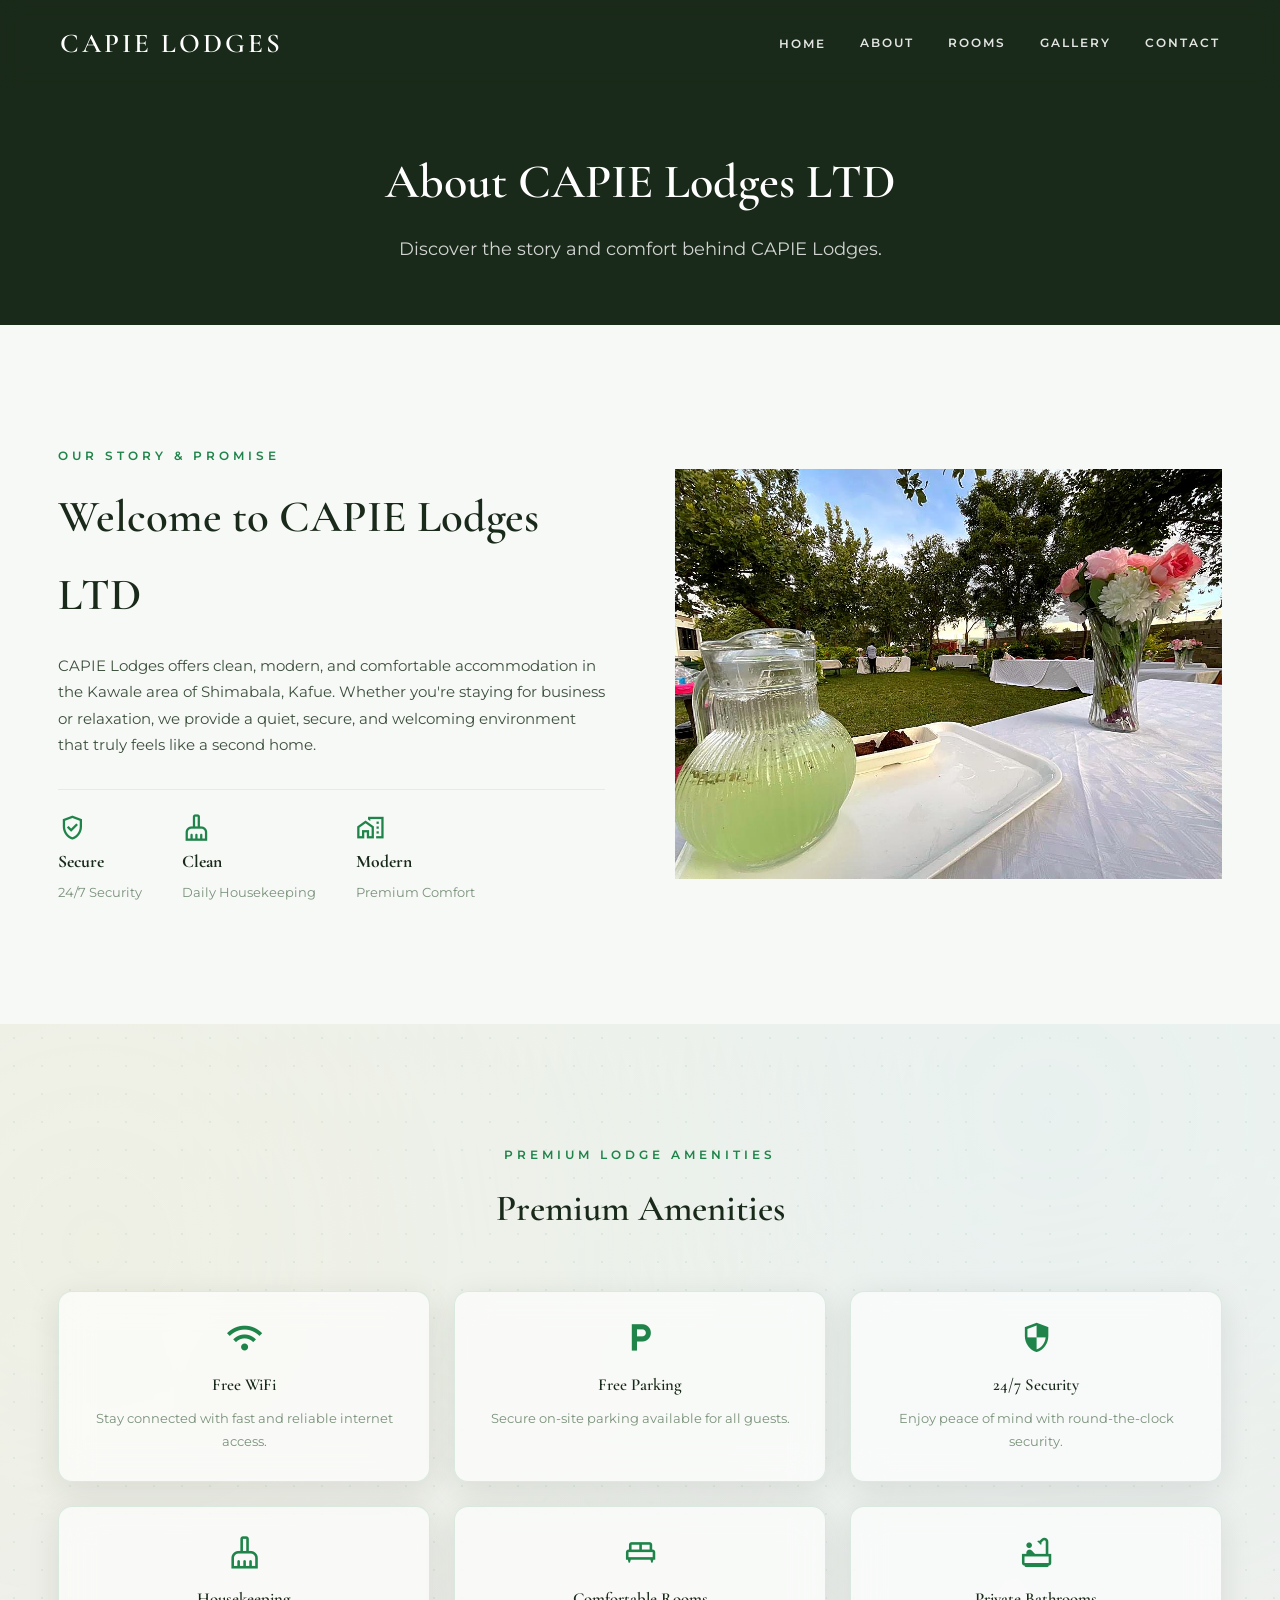
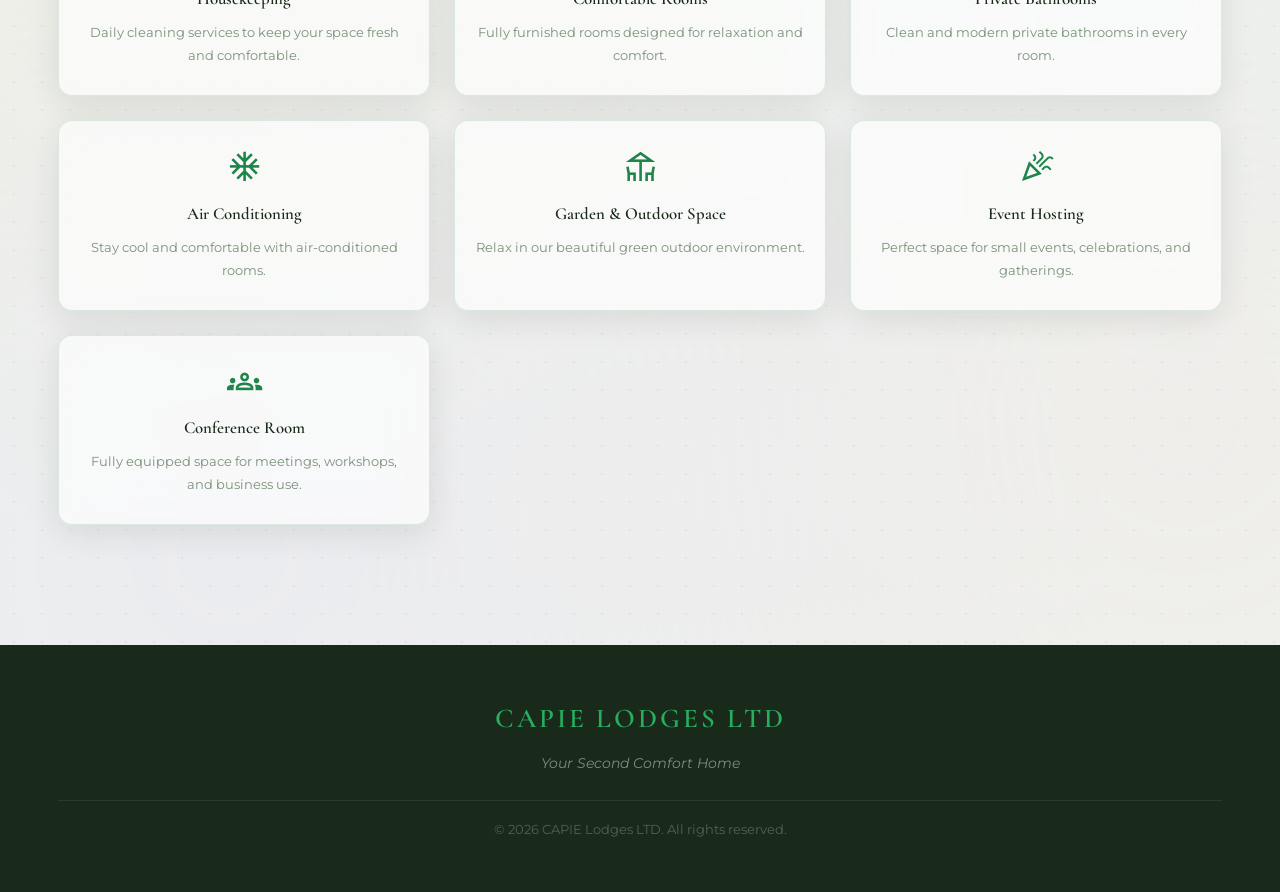
==== about.html @ 0e11837b "Add files via upload" ====
<!DOCTYPE html>
<html lang="en">
<head>
    <meta charset="UTF-8">
    <meta name="viewport" content="width=device-width, initial-scale=1.0">
    <title>About Us | CAPIE Lodges LTD</title>
    <meta name="description" content="About CAPIE Lodges LTD in Kafue: clean, modern rooms with secure, welcoming hospitality. Book via WhatsApp with fast responses.">
    <meta name="keywords" content="Capie Lodges, CAPIE Lodges LTD, about, lodges in Kafue, Shimabala accommodation, Kawale Area, secure accommodation, WhatsApp booking">
    <meta name="robots" content="index,follow">
    <meta property="og:title" content="About Us | CAPIE Lodges LTD">
    <meta property="og:description" content="About CAPIE Lodges LTD—secure, welcoming, and premium comfort in Kafue.">
    <meta property="og:type" content="website">
    <meta property="og:image" content="images/about.jpg">
    <meta name="twitter:card" content="summary_large_image">
    <link rel="preconnect" href="https://fonts.googleapis.com">
    <link rel="preconnect" href="https://fonts.gstatic.com" crossorigin>
    <link href="https://fonts.googleapis.com/css2?family=Cormorant+Garamond:wght@400;500;600;700&family=Montserrat:wght@300;400;500;600&display=swap" rel="stylesheet">
    <link rel="stylesheet" href="https://fonts.googleapis.com/css2?family=Material+Symbols+Outlined:opsz,wght,FILL,GRAD@24,300,0,0" />
    <link rel="stylesheet" href="css/style.css">
</head>
<body>
    <div class="nav-overlay" id="nav-overlay"></div>
    <nav class="navbar">
        <div class="nav-container">
            <a href="index.html" class="logo">CAPIE LODGES</a>
            <div class="menu-toggle" id="mobile-menu">
                <span class="bar"></span>
                <span class="bar"></span>
                <span class="bar"></span>
            </div>
            <ul class="nav-links">
                <li><a href="index.html">Home</a></li>
                <li><a href="about.html">About</a></li>
                <li><a href="rooms.html">Rooms</a></li>
                <li><a href="gallery.html">Gallery</a></li>
                <li><a href="contact.html">Contact</a></li>
            </ul>
        </div>
    </nav>

    <header class="page-header">
        <div class="container">
            <h1>About CAPIE Lodges LTD</h1>
            <p>Discover the story and comfort behind CAPIE Lodges.</p>
        </div>
    </header>

    <section class="about section-padding">
        <div class="container">
            <div class="about-grid">
                <div class="about-text reveal">
                    <span class="subtitle">Our Story & Promise</span>
                    <h2>Welcome to CAPIE Lodges LTD</h2>
                    <p>
                        CAPIE Lodges offers clean, modern, and comfortable accommodation in the Kawale area of Shimabala, Kafue.
                        Whether you're staying for business or relaxation, we provide a quiet, secure, and welcoming environment
                        that truly feels like a second home.
                    </p>
                    <div class="features-mini">
                        <div class="f-item">
                            <span class="material-symbols-outlined">gpp_good</span>
                            <strong>Secure</strong>
                            <span>24/7 Security</span>
                        </div>
                        <div class="f-item">
                            <span class="material-symbols-outlined">cleaning_services</span>
                            <strong>Clean</strong>
                            <span>Daily Housekeeping</span>
                        </div>
                        <div class="f-item">
                            <span class="material-symbols-outlined">home_work</span>
                            <strong>Modern</strong>
                            <span>Premium Comfort</span>
                        </div>
                    </div>
                </div>
                <div class="about-img reveal">
                    <img src="images/about.jpg" alt="CAPIE Lodges LTD exterior and facilities">
                </div>
            </div>
        </div>
    </section>

    <section class="amenities section-padding pattern-bg">
    <div class="container">
        <div class="section-header">
            <span class="subtitle">Premium Lodge Amenities</span>
            <h2>Premium Amenities</h2>
        </div>

        <div class="amenities-grid">

            <div class="amenity-item solid-card reveal">
                <span class="material-symbols-outlined icon">wifi</span>
                <h3>Free WiFi</h3>
                <p>Stay connected with fast and reliable internet access.</p>
            </div>

            <div class="amenity-item solid-card reveal">
                <span class="material-symbols-outlined icon">local_parking</span>
                <h3>Free Parking</h3>
                <p>Secure on-site parking available for all guests.</p>
            </div>

            <div class="amenity-item solid-card reveal">
                <span class="material-symbols-outlined icon">security</span>
                <h3>24/7 Security</h3>
                <p>Enjoy peace of mind with round-the-clock security.</p>
            </div>

            <div class="amenity-item solid-card reveal">
                <span class="material-symbols-outlined icon">cleaning_services</span>
                <h3>Housekeeping</h3>
                <p>Daily cleaning services to keep your space fresh and comfortable.</p>
            </div>

            <div class="amenity-item solid-card reveal">
                <span class="material-symbols-outlined icon">king_bed</span>
                <h3>Comfortable Rooms</h3>
                <p>Fully furnished rooms designed for relaxation and comfort.</p>
            </div>

            <div class="amenity-item solid-card reveal">
                <span class="material-symbols-outlined icon">bathtub</span>
                <h3>Private Bathrooms</h3>
                <p>Clean and modern private bathrooms in every room.</p>
            </div>

            <div class="amenity-item solid-card reveal">
                <span class="material-symbols-outlined icon">ac_unit</span>
                <h3>Air Conditioning</h3>
                <p>Stay cool and comfortable with air-conditioned rooms.</p>
            </div>

            <div class="amenity-item solid-card reveal">
                <span class="material-symbols-outlined icon">deck</span>
                <h3>Garden & Outdoor Space</h3>
                <p>Relax in our beautiful green outdoor environment.</p>
            </div>

            <div class="amenity-item solid-card reveal">
                <span class="material-symbols-outlined icon">celebration</span>
                <h3>Event Hosting</h3>
                <p>Perfect space for small events, celebrations, and gatherings.</p>
            </div>

            <div class="amenity-item solid-card reveal">
                <span class="material-symbols-outlined icon">groups</span>
                <h3>Conference Room</h3>
                <p>Fully equipped space for meetings, workshops, and business use.</p>
            </div>

        </div>
    </div>
</section>

    <script type="application/ld+json">
        {
            "@context": "https://schema.org",
            "@type": "LocalBusiness",
            "name": "CAPIE Lodges LTD",
            "telephone": "+260979476307",
            "address": {
                "@type": "PostalAddress",
                "addressLocality": "Kafue",
                "addressRegion": "Kafue",
                "addressCountry": "ZM"
            }
        }
    </script>
    <footer>
        <div class="container">
            <div class="footer-content">
                <a href="index.html" class="logo footer-logo">CAPIE LODGES LTD</a>
                <p class="tagline-footer">Your Second Comfort Home</p>
                <p class="copyright">© 2026 CAPIE Lodges LTD. All rights reserved.</p>
            </div>
        </div>
    </footer>
    <script src="js/script.js"></script>
</body>
</html>
---- css/style.css ----
/* ============================================
   CAPIE LODGES — Light Luxury Theme
   ============================================ */

@import url('https://fonts.googleapis.com/css2?family=Cormorant+Garamond:wght@400;500;600;700&family=Montserrat:wght@300;400;500;600&display=swap');

:root {
    --primary:       #1a2a1a;
    --primary-light: #2c4a2c;
    --light-bg:      #f7f9f7;
    --white:         #ffffff;
    --surface:       #eef2ee;
    --green:         #1e8449;
    --green-light:   #27ae60;
    --green-glow:    rgba(30,132,73,0.12);
    --red:           #b03a2e;
    --red-bright:    #c0392b;
    --red-glow:      rgba(176,58,46,0.10);
    --gold:          #c9a84c;
    --text:          #3d4f3d;
    --text-muted:    #7a917a;
    --text-light:    #a0b4a0;

    --glass-bg:      rgba(255,255,255,0.65);
    --glass-border:  rgba(30,132,73,0.14);
    --glass-blur:    blur(16px);
    --glass-shadow:  0 8px 32px rgba(26,42,26,0.10);

    --shadow-sm:     0 2px 8px rgba(26,42,26,0.06);
    --shadow-md:     0 8px 28px rgba(26,42,26,0.09);
    --shadow-hover:  0 18px 45px rgba(26,42,26,0.14);

    --radius:        14px;
    --radius-sm:     8px;
    --transition:    all 0.35s cubic-bezier(0.25, 0.8, 0.25, 1);
}

*, *::before, *::after { margin: 0; padding: 0; box-sizing: border-box; }
html { scroll-behavior: smooth; }

body {
    font-family: 'Montserrat', sans-serif;
    background-color: var(--light-bg);
    color: var(--text);
    line-height: 1.75;
    overflow-x: hidden;
}

h1, h2, h3, .logo { font-family: 'Cormorant Garamond', serif; font-weight: 600; color: var(--primary); }
img { max-width: 100%; display: block; }
a { text-decoration: none; }
.text-center { text-align: center; }

.container { max-width: 1200px; margin: 0 auto; padding: 0 18px; }
.section-padding { padding: 80px 0; }

.pattern-bg {
    background-color: var(--surface);
    background-image: radial-gradient(rgba(30,132,73,0.08) 1px, transparent 1px);
    background-size: 28px 28px;
}

/* EASTER THEME START (removable) */
.pattern-bg {
    position: relative;
    overflow: hidden;
}
.pattern-bg::before {
    content: "";
    position: absolute;
    inset: -40px;
    background-image:
        radial-gradient(circle at 10% 20%, rgba(247,215,116,0.25), transparent 55%),
        radial-gradient(circle at 80% 10%, rgba(167,226,255,0.22), transparent 55%),
        radial-gradient(circle at 20% 90%, rgba(198,156,255,0.22), transparent 55%),
        radial-gradient(circle at 90% 80%, rgba(255,182,193,0.22), transparent 55%);
    opacity: 0.32;
    pointer-events: none;
    z-index: 0;
}
.pattern-bg > * {
    position: relative;
    z-index: 1;
}
/* /EASTER THEME END */

.subtitle {
    display: block; text-transform: uppercase; letter-spacing: 4px;
    color: var(--green); font-size: 0.75rem; font-weight: 600; margin-bottom: 12px;
}

.section-header { text-align: center; margin-bottom: 50px; }
.section-header h2 { font-size: 2.3rem; color: var(--primary); }

.glass-card, .solid-card {
    background: var(--glass-bg);
    border: 1px solid var(--glass-border);
    backdrop-filter: var(--glass-blur);
    border-radius: var(--radius);
    box-shadow: var(--glass-shadow);
    transition: var(--transition);
}
.glass-card:hover, .solid-card:hover {
    border-color: rgba(30,132,73,0.28);
    box-shadow: var(--shadow-hover);
}

/* Page Header for subpages */
.page-header {
    padding: 140px 20px 60px;
    background: var(--primary);
    text-align: center;
}
.page-header h1 { color: var(--white); font-size: clamp(2rem, 5vw, 3rem); margin-bottom: 10px; }
.page-header p { color: rgba(255,255,255,0.8); font-size: 1.1rem; }

/* Placeholders */
.content-placeholder {
    width: 100%; height: 100%; min-height: 200px;
    background: #e1e8e1; color: var(--text-muted);
    display: flex; align-items: center; justify-content: center;
    font-weight: 600; text-transform: uppercase; font-size: 0.8rem;
    letter-spacing: 1px; border: 1px dashed #a0b4a0;
}

/* NAVBAR */
.navbar { position: fixed; top: 0; width: 100%; padding: 20px 0; z-index: 1000; transition: var(--transition); background: rgba(26,42,26,0.9); backdrop-filter: blur(10px); }
.navbar.scrolled { background: rgba(255,255,255,0.92); border-bottom: 1px solid rgba(30,132,73,0.12); padding: 14px 0; box-shadow: 0 4px 24px rgba(26,42,26,0.08); }
.nav-container { display: flex; justify-content: space-between; align-items: center; max-width: 1200px; margin: 0 auto; padding: 0 20px; position: relative; z-index: 1001; }

.logo { font-size: 1.5rem; color: var(--white); letter-spacing: 3px; position: relative; z-index: 1002; transition: color 0.3s; }
.navbar.scrolled .logo, .navbar.menu-open .logo { color: var(--primary); }

.menu-toggle {
    display: flex; flex-direction: column; justify-content: center; align-items: center;
    width: 44px; height: 44px; cursor: pointer; z-index: 1002; background: rgba(255,255,255,0.18);
    border: 1px solid rgba(255,255,255,0.35); border-radius: var(--radius-sm); gap: 5px; padding: 10px; transition: var(--transition);
}
.navbar.scrolled .menu-toggle, .navbar.menu-open .menu-toggle { background: rgba(30,132,73,0.08); border-color: rgba(30,132,73,0.20); }
.bar { display: block; width: 22px; height: 2px; background: var(--white); border-radius: 2px; transition: var(--transition); transform-origin: center; }
.navbar.scrolled .bar, .navbar.menu-open .bar { background: var(--primary); }
.navbar.menu-open .bar:nth-child(1) { transform: translateY(7px) rotate(45deg); background: var(--green); }
.navbar.menu-open .bar:nth-child(2) { opacity: 0; transform: scaleX(0); }
.navbar.menu-open .bar:nth-child(3) { transform: translateY(-7px) rotate(-45deg); background: var(--green); }

.nav-links {
    position: fixed; top: 0; right: -100%; width: min(320px, 85vw); height: 100vh;
    display: flex; flex-direction: column; justify-content: center; align-items: flex-start;
    padding: 80px 40px; background: rgba(255,255,255,0.97); border-left: 1px solid rgba(30,132,73,0.12);
    list-style: none; transition: right 0.4s cubic-bezier(0.77, 0, 0.175, 1); box-shadow: -10px 0 50px rgba(26,42,26,0.12); z-index: 1001;
}
.nav-links.active { right: 0; }
.nav-links li { width: 100%; border-bottom: 1px solid rgba(26,42,26,0.06); }
.nav-links li:first-child { border-top: 1px solid rgba(26,42,26,0.06); }
.nav-links a { display: block; padding: 18px 0; color: var(--primary); font-size: 0.85rem; text-transform: uppercase; letter-spacing: 3px; font-weight: 600; transition: var(--transition); }
.nav-links a:hover { color: var(--green); padding-left: 10px; }

.nav-overlay { display: none; position: fixed; inset: 0; background: rgba(26,42,26,0.25); z-index: 1000; backdrop-filter: blur(2px); }
.nav-overlay.active { display: block; }

/* HERO */
.hero { 
    height: 100vh; 
    min-height: 600px; 
    background-image: url("../images/background.jpg");
    background-size: cover;
    background-position: center;
    background-repeat: no-repeat;
    display: flex; 
    align-items: center; 
    justify-content: center; 
    text-align: center; 
    color: var(--white); 
    position: relative; 
}
.hero-overlay { position: absolute; inset: 0; background: linear-gradient(160deg, rgba(10,20,10,0.78) 0%, rgba(15,30,15,0.48) 50%, rgba(10,20,10,0.82) 100%); }
.hero-content { position: relative; z-index: 1; max-width: 800px; padding: 0 20px; }
.trust-badge { display: inline-flex; align-items: center; gap: 3px; background: rgba(255,255,255,0.15); padding: 8px 20px; border-radius: 50px; margin-bottom: 28px; border: 1px solid rgba(255,255,255,0.30); }
.star-icon { color: var(--gold); font-size: 1.1rem; }
.rating-text { font-size: 0.82rem; margin-left: 10px; font-weight: 500; color: var(--white); }
.hero h1 { font-size: clamp(2rem, 6vw, 3.8rem); color: var(--white); line-height: 1.1; margin-bottom: 18px; }
.hero p { font-size: 1rem; margin-bottom: 36px; font-weight: 300; color: rgba(255,255,255,0.85); }
.hero-btns { display: flex; flex-direction: column; align-items: center; gap: 12px; }

/* BUTTONS */
.btn { padding: 15px 32px; display: inline-block; transition: var(--transition); font-size: 0.82rem; font-weight: 600; letter-spacing: 1.5px; text-transform: uppercase; cursor: pointer; border: none; border-radius: var(--radius-sm); width: 100%; text-align: center; font-family: 'Montserrat', sans-serif; }
.btn-primary { background: linear-gradient(135deg, var(--red) 0%, var(--red-bright) 100%); color: var(--white); box-shadow: 0 4px 18px rgba(176,58,46,0.28); }
.btn-primary:hover { transform: translateY(-2px); box-shadow: 0 8px 28px rgba(176,58,46,0.40); }
.btn-outline { background: rgba(255,255,255,0.12); border: 1.5px solid rgba(255,255,255,0.70); color: var(--white); }
.btn-outline:hover { background: var(--white); color: var(--green); border-color: var(--white); transform: translateY(-2px); }
.w-100 { width: 100%; }

/* ABOUT */
.about-grid { display: grid; grid-template-columns: 1fr; gap: 40px; }
.about-text h2 { font-size: clamp(1.8rem, 4vw, 2.8rem); margin-bottom: 18px; color: var(--primary); }
.about-text p { color: var(--text); font-size: 0.95rem; }
.features-mini { display: flex; flex-direction: column; gap: 18px; margin-top: 30px; padding-top: 24px; border-top: 1px solid rgba(26,42,26,0.07); }
.f-item { display: flex; flex-direction: column; gap: 4px; }
.f-item .material-symbols-outlined { color: var(--green); font-size: 1.8rem; }
.f-item strong { font-size: 1.1rem; color: var(--primary); font-family: 'Cormorant Garamond', serif; }
.f-item span { font-size: 0.8rem; color: var(--text-muted); }
.about-img .content-placeholder { border-radius: var(--radius); height: 380px; }

/* ROOMS */
.rooms-grid { display: grid; grid-template-columns: 1fr; gap: 28px; }
.room-card { overflow: hidden; position: relative; background: var(--white); border-radius: var(--radius); }
.badge-premium { position: absolute; top: 22px; right: -30px; background: linear-gradient(135deg, var(--red), var(--red-bright)); color: var(--white); padding: 5px 44px; font-size: 0.7rem; font-weight: 700; text-transform: uppercase; transform: rotate(45deg); z-index: 10; }
.room-img .content-placeholder { height: 230px; border-bottom-left-radius: 0; border-bottom-right-radius: 0; }
.room-info { padding: 26px; }
.room-info h3 { font-size: 1.5rem; margin-bottom: 6px; color: var(--primary); }
.price { color: var(--green); font-weight: 700; font-size: 1.3rem; margin-bottom: 12px; }
.per-night { font-size: 0.85rem; color: var(--text-muted); font-weight: 400; }
.room-desc { margin-bottom: 20px; font-size: 0.88rem; color: var(--text-muted); }
.btn-view-details { background: transparent; border: 1.5px solid rgba(30,132,73,0.35); color: var(--green); padding: 12px 20px; cursor: pointer; width: 100%; transition: var(--transition); font-weight: 600; font-size: 0.8rem; text-transform: uppercase; border-radius: var(--radius-sm); font-family: 'Montserrat', sans-serif; }
.btn-view-details:hover { background: var(--green); color: var(--white); border-color: var(--green); box-shadow: 0 4px 16px var(--green-glow); }

/* MODAL */
.modal { display: none; position: fixed; z-index: 3000; inset: 0; background: rgba(10,20,10,0.50); backdrop-filter: blur(6px); justify-content: center; align-items: center; padding: 16px; }
.modal-content { background: var(--white); border-radius: var(--radius); width: 100%; max-width: 820px; max-height: 92vh; overflow-y: auto; position: relative; box-shadow: 0 30px 80px rgba(10,20,10,0.20); animation: modalSlideIn 0.4s cubic-bezier(0.34, 1.56, 0.64, 1) forwards; }
@keyframes modalSlideIn { from { opacity: 0; transform: translateY(40px) scale(0.96); } to { opacity: 1; transform: translateY(0) scale(1); } }
.close-modal { position: absolute; top: 14px; right: 14px; background: rgba(176,58,46,0.85); color: var(--white); border-radius: 50%; padding: 5px; cursor: pointer; z-index: 10; font-size: 1.2rem; }
.modal-info { padding: 28px; }
.modal-info h2 { font-size: 1.9rem; margin-bottom: 6px; color: var(--primary); }
.modal-price { color: var(--green); font-size: 1.4rem; font-weight: 700; margin-bottom: 14px; }
.modal-desc { margin-bottom: 22px; font-size: 0.9rem; color: var(--text); }
.modal-info h4 { color: var(--text-muted); margin-bottom: 12px; font-family: 'Montserrat', sans-serif; font-size: 0.75rem; letter-spacing: 2px; text-transform: uppercase; }
.modal-features-list { list-style: none; margin-bottom: 28px; display: grid; grid-template-columns: 1fr; gap: 10px; }
.modal-features-list li { position: relative; padding-left: 22px; font-size: 0.88rem; color: var(--text); }
.modal-features-list li::before { content: "✓"; position: absolute; left: 0; color: var(--green); font-weight: 700; }

/* AMENITIES */
.amenities-grid { display: grid; grid-template-columns: 1fr 1fr; gap: 16px; }
.amenity-item { padding: 28px 20px; text-align: center; border-radius: var(--radius); }
.amenity-item .icon { font-size: 2.2rem; color: var(--green); margin-bottom: 14px; display: block; }
.amenity-item h3 { font-size: 1.05rem; margin-bottom: 8px; color: var(--primary); font-weight: 600; }
.amenity-item p { font-size: 0.82rem; color: var(--text-muted); }

/* GALLERY */
.gallery-grid { display: grid; grid-template-columns: repeat(2, 1fr); gap: 12px; }
.gallery-item { height: 200px; width: 100%; border-radius: var(--radius-sm); transition: var(--transition); border: 1px solid rgba(26,42,26,0.06); }
.gallery-item:hover { transform: scale(0.97); border-color: rgba(30,132,73,0.20); }

/* BOOKING & CONTACT */
.booking-wrapper { padding: 36px 24px; border-radius: var(--radius); }
.booking-info h2 { font-size: 2rem; margin-bottom: 14px; }
.trust-features { margin-top: 22px; display: flex; flex-direction: column; gap: 10px; }
.trust-features p { display: flex; align-items: center; gap: 8px; font-size: 0.85rem; font-weight: 500; }
.booking-form { margin-top: 28px; }
.form-group { margin-bottom: 18px; }
.form-row { display: grid; grid-template-columns: 1fr; gap: 18px; }
label { font-size: 0.78rem; margin-bottom: 7px; display: block; font-weight: 600; text-transform: uppercase; letter-spacing: 1px; }
input, select { width: 100%; padding: 14px 16px; border: 1.5px solid rgba(26,42,26,0.12); background: var(--white); font-family: 'Montserrat', sans-serif; font-size: 0.9rem; outline: none; border-radius: var(--radius-sm); transition: var(--transition); }
input:focus, select:focus { border-color: var(--green); box-shadow: 0 0 0 3px var(--green-glow); }
.contact-grid { display: grid; grid-template-columns: 1fr; gap: 28px; }
.contact-details { padding: 36px 28px; }
.contact-line { display: flex; align-items: center; gap: 12px; margin-bottom: 14px; font-size: 0.95rem; font-weight: 500; }
.social-links { display: flex; gap: 12px; margin-top: 28px; flex-wrap: wrap; }
.social-links > span { padding: 8px 22px; border: 1.5px solid rgba(26,42,26,0.15); border-radius: 50px; font-size: 0.78rem; font-weight: 600; letter-spacing: 1px; cursor: pointer; text-transform: uppercase; }
.map-container { padding: 10px; height: 320px; overflow: hidden; border-radius: var(--radius); }

/* FOOTER */
footer { padding: 50px 0; background: var(--primary); text-align: center; }
.footer-logo { color: var(--green-light); display: block; margin-bottom: 8px; font-size: 1.5rem; letter-spacing: 3px; }
.tagline-footer { color: rgba(255,255,255,0.45); margin-bottom: 24px; font-style: italic; font-size: 0.9rem; }
.copyright { font-size: 0.8rem; color: rgba(255,255,255,0.25); border-top: 1px solid rgba(255,255,255,0.08); padding-top: 18px; margin-top: 10px; }

/* REVEAL ANIMATION */
.reveal { opacity: 0; transform: translateY(28px); transition: opacity 0.75s ease-out, transform 0.75s ease-out; }
.reveal.active { opacity: 1; transform: translateY(0); }

/* MEDIA QUERIES */
@media (min-width: 480px) {
    .hero-btns { flex-direction: row; justify-content: center; }
    .btn { width: auto; }
}
@media (min-width: 768px) {
    .section-padding { padding: 100px 0; }
    .features-mini { flex-direction: row; gap: 40px; }
    .trust-features { flex-direction: row; gap: 30px; }
    .rooms-grid { grid-template-columns: repeat(2, 1fr); }
    .gallery-grid { grid-template-columns: repeat(3, 1fr); gap: 16px; }
    .gallery-item { height: 240px; }
    .amenities-grid { grid-template-columns: repeat(3, 1fr); gap: 20px; }
    .booking-wrapper { padding: 50px; }
    .form-row { grid-template-columns: 1fr 1fr; }
    .modal-features-list { grid-template-columns: 1fr 1fr; }
    .contact-grid { grid-template-columns: 1fr 1.5fr; gap: 30px; }
}
@media (min-width: 1024px) {
    .section-padding { padding: 120px 0; }
    .menu-toggle { display: none; }
    .nav-links { position: static; right: auto; height: auto; width: auto; flex-direction: row; background: transparent; padding: 0; box-shadow: none; border: none; }
    .nav-links li { border: none; }
    .nav-links li + li { margin-left: 34px; }
    .nav-links a { padding: 0; font-size: 0.78rem; color: rgba(255,255,255,0.88); letter-spacing: 2px; }
    .navbar.scrolled .nav-links a { color: var(--text); }
    .logo { font-size: 1.7rem; }
    .about-grid { grid-template-columns: 1fr 1fr; gap: 70px; align-items: center; }
    .rooms-grid { grid-template-columns: repeat(3, 1fr); gap: 30px; }
    .amenities-grid { grid-template-columns: repeat(3, 1fr); gap: 24px; }
    .gallery-grid { grid-template-columns: repeat(3, 1fr); gap: 20px; }
    .gallery-item { height: 280px; }
    .booking-wrapper { display: grid; grid-template-columns: 1fr 1fr; gap: 60px; align-items: start; padding: 60px; }
    .booking-form { margin-top: 0; }
    .contact-grid { grid-template-columns: 1fr 1.5fr; gap: 40px; }
    .navbar { background: transparent; }
}

.modal-img {
    width: 100%;
    height: 280px;
    object-fit: cover;
    border-radius: 14px 14px 0 0;
}

/* Room images */
.room-img img {
    width: 100%;
    height: 230px;
    object-fit: cover;
    border-bottom-left-radius: 0;
    border-bottom-right-radius: 0;
}

/* Social links */
.social-links a {
    display: inline-flex;
    align-items: center;
    justify-content: center;
    gap: 10px;
    padding: 8px 22px;
    border: 1.5px solid rgba(26,42,26,0.15);
    border-radius: 50px;
    font-size: 0.78rem;
    font-weight: 600;
    letter-spacing: 1px;
    cursor: pointer;
    text-transform: uppercase;
    color: var(--primary);
    transition: var(--transition);
}
.social-links a:hover {
    background: rgba(30,132,73,0.08);
    border-color: rgba(30,132,73,0.28);
    transform: translateY(-2px);
}
.social-links a:focus-visible {
    outline: none;
    box-shadow: 0 0 0 3px var(--green-glow);
}

.social-icon {
    width: 18px;
    height: 18px;
    display: inline-block;
    color: var(--green);
    flex: 0 0 auto;
}

/* No-image placeholder (rooms without photos) */
.no-image-box {
    width: 100%;
    height: 230px;
    background: #e1e8e1;
    color: var(--text-muted);
    display: flex;
    flex-direction: column;
    align-items: center;
    justify-content: center;
    gap: 8px;
    font-weight: 700;
    text-transform: uppercase;
    font-size: 0.78rem;
    letter-spacing: 1px;
    border: 1px dashed #a0b4a0;
}
.room-img .no-image-box {
    border-bottom-left-radius: 0;
    border-bottom-right-radius: 0;
}
.no-image-box .material-symbols-outlined {
    font-size: 46px;
    color: var(--green);
    line-height: 1;
}

/* Disabled buttons */
.btn-view-details:disabled,
.btn-view-details[aria-disabled="true"] {
    opacity: 0.45;
    cursor: not-allowed;
    background: rgba(30,132,73,0.04);
    border-color: rgba(30,132,73,0.20);
    color: var(--text-muted);
    box-shadow: none;
}
.btn-view-details:disabled:hover {
    transform: none;
    box-shadow: none;
    background: transparent;
    color: var(--text-muted);
}

/* Modal image fallback */
.modal-img-fallback {
    width: 100%;
    height: 280px;
    background: #e1e8e1;
    color: var(--text-muted);
    border: 1px dashed #a0b4a0;
    border-radius: 14px 14px 0 0;
    display: flex;
    flex-direction: column;
    align-items: center;
    justify-content: center;
    gap: 10px;
    padding: 18px;
}
.modal-img-fallback .material-symbols-outlined {
    font-size: 50px;
    color: var(--green);
    line-height: 1;
}
.modal-img-fallback p {
    margin: 0;
    font-weight: 800;
    text-transform: uppercase;
    letter-spacing: 1px;
    font-size: 0.82rem;
}

/* Map embed */
.map-container iframe {
    width: 100%;
    height: 320px;
    border: 0;
    border-radius: var(--radius);
}

/* EASTER THEME is applied site-wide via the removable body background block above. */
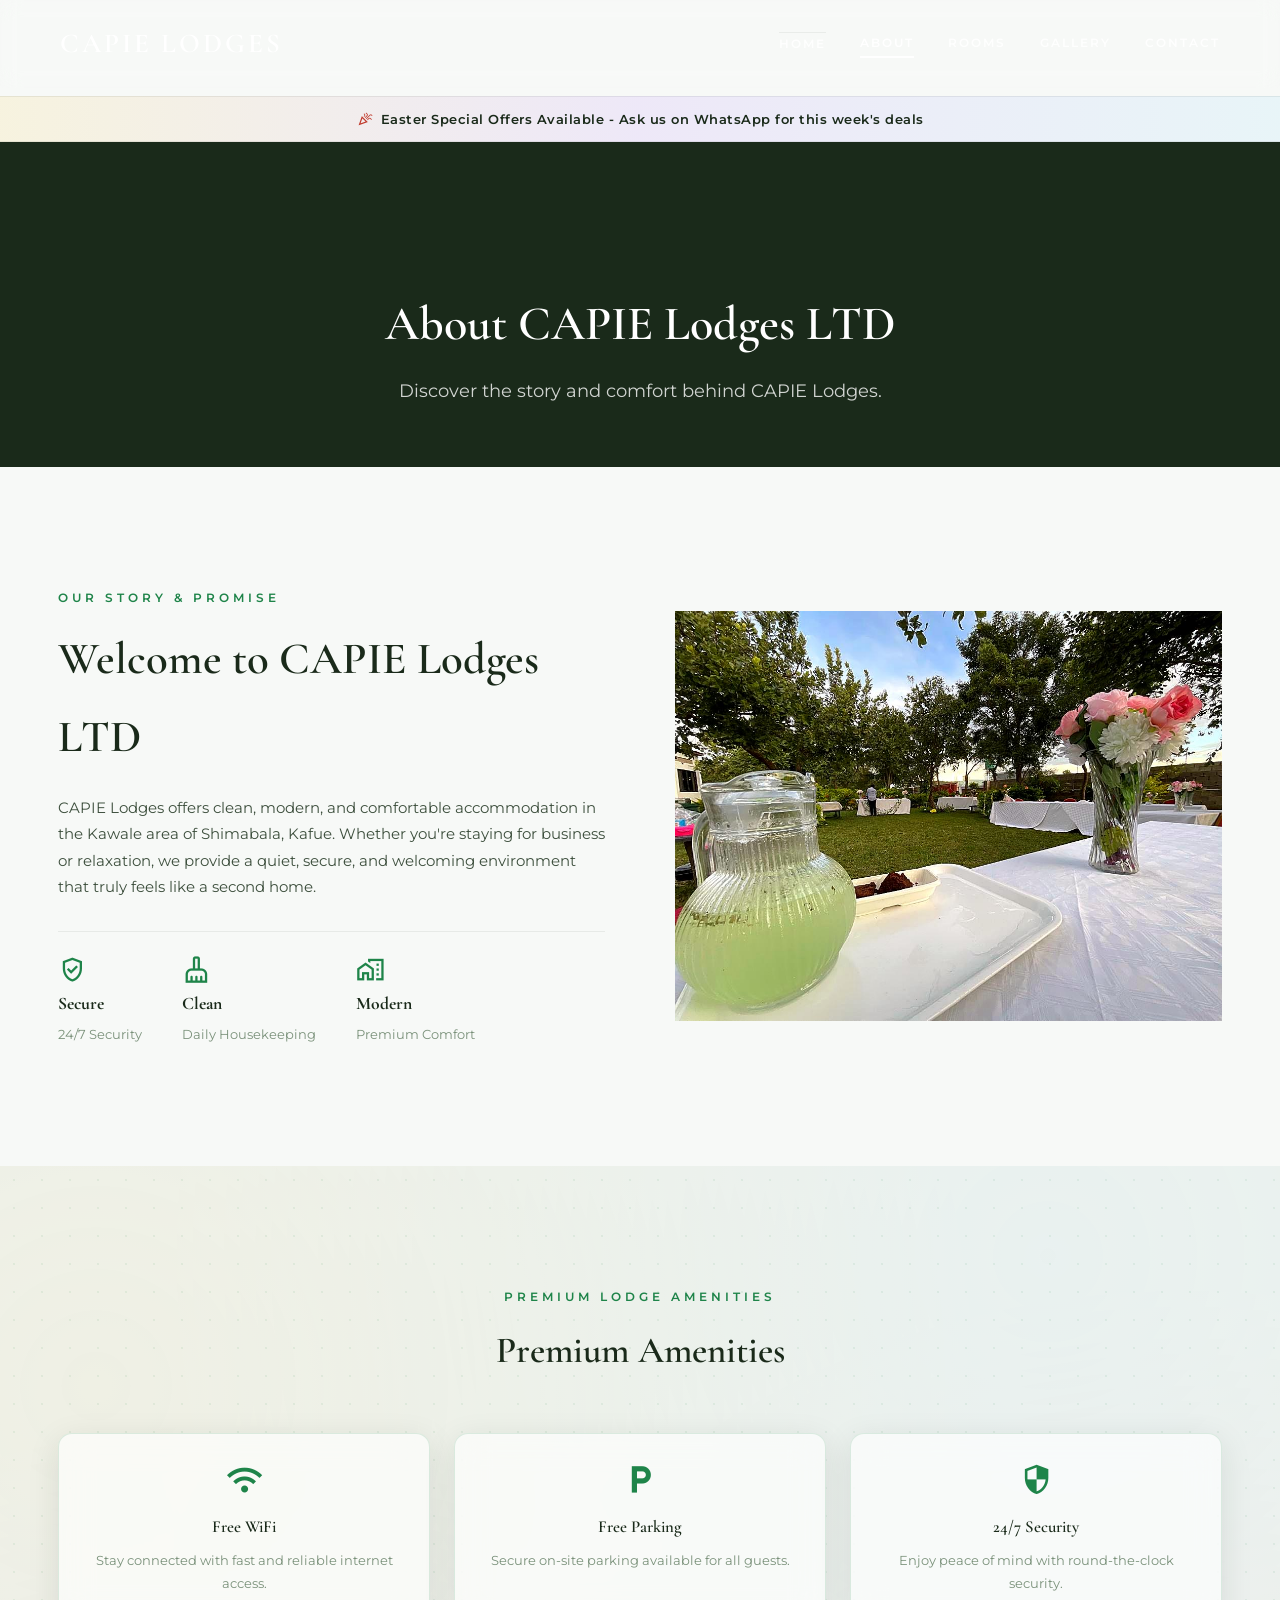
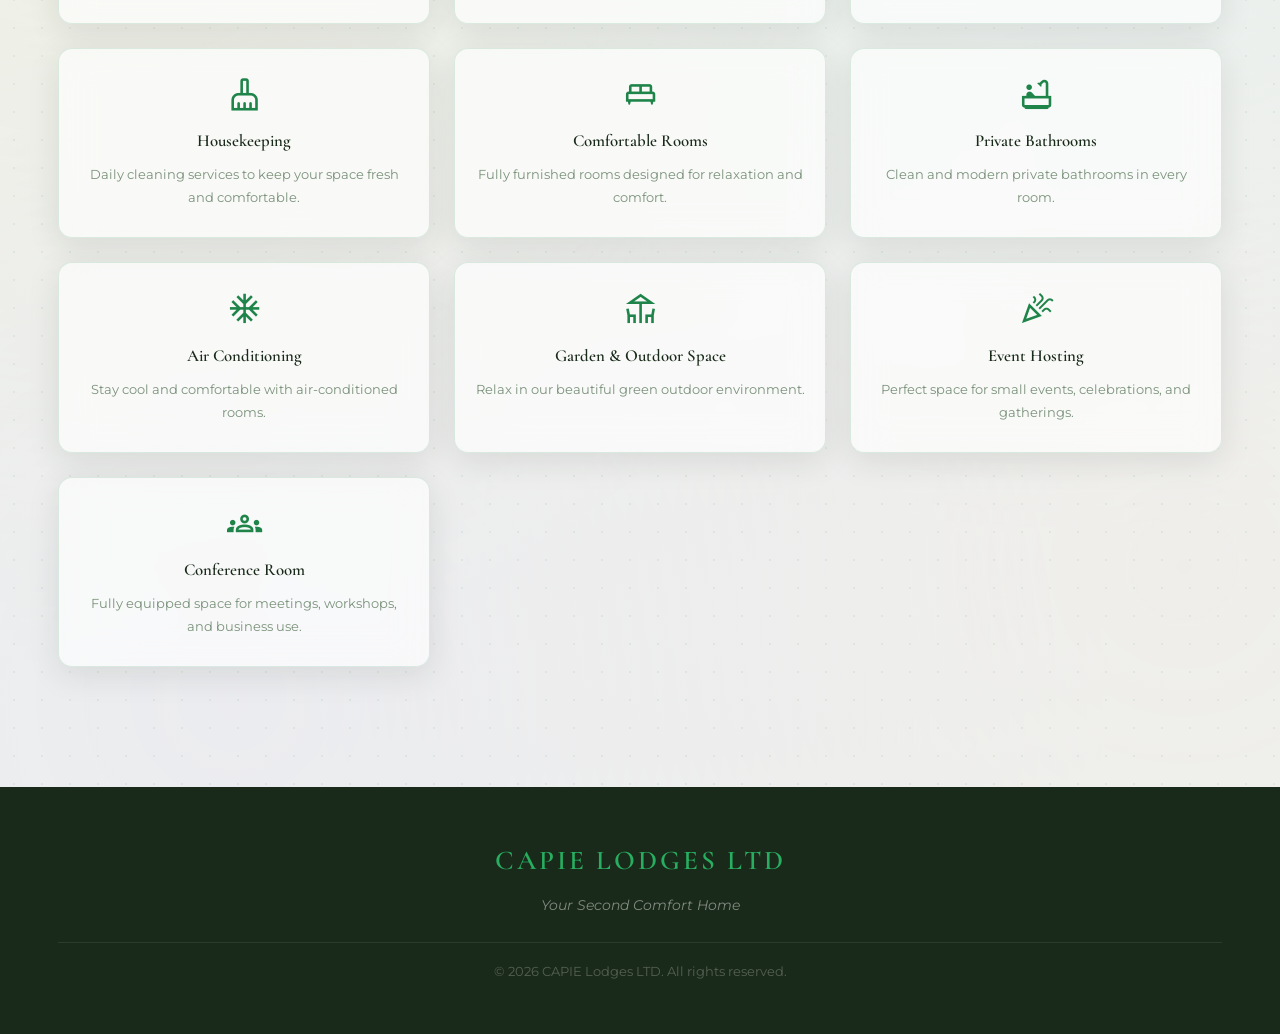
==== commit 56fe958f: "Add files via upload" ====
--- a/about.html
+++ b/about.html
@@ -1,182 +1,188 @@
-<!DOCTYPE html>
-<html lang="en">
-<head>
-    <meta charset="UTF-8">
-    <meta name="viewport" content="width=device-width, initial-scale=1.0">
-    <title>About Us | CAPIE Lodges LTD</title>
-    <meta name="description" content="About CAPIE Lodges LTD in Kafue: clean, modern rooms with secure, welcoming hospitality. Book via WhatsApp with fast responses.">
-    <meta name="keywords" content="Capie Lodges, CAPIE Lodges LTD, about, lodges in Kafue, Shimabala accommodation, Kawale Area, secure accommodation, WhatsApp booking">
-    <meta name="robots" content="index,follow">
-    <meta property="og:title" content="About Us | CAPIE Lodges LTD">
-    <meta property="og:description" content="About CAPIE Lodges LTD—secure, welcoming, and premium comfort in Kafue.">
-    <meta property="og:type" content="website">
-    <meta property="og:image" content="images/about.jpg">
-    <meta name="twitter:card" content="summary_large_image">
-    <link rel="preconnect" href="https://fonts.googleapis.com">
-    <link rel="preconnect" href="https://fonts.gstatic.com" crossorigin>
-    <link href="https://fonts.googleapis.com/css2?family=Cormorant+Garamond:wght@400;500;600;700&family=Montserrat:wght@300;400;500;600&display=swap" rel="stylesheet">
-    <link rel="stylesheet" href="https://fonts.googleapis.com/css2?family=Material+Symbols+Outlined:opsz,wght,FILL,GRAD@24,300,0,0" />
-    <link rel="stylesheet" href="css/style.css">
-</head>
-<body>
-    <div class="nav-overlay" id="nav-overlay"></div>
-    <nav class="navbar">
-        <div class="nav-container">
-            <a href="index.html" class="logo">CAPIE LODGES</a>
-            <div class="menu-toggle" id="mobile-menu">
-                <span class="bar"></span>
-                <span class="bar"></span>
-                <span class="bar"></span>
-            </div>
-            <ul class="nav-links">
-                <li><a href="index.html">Home</a></li>
-                <li><a href="about.html">About</a></li>
-                <li><a href="rooms.html">Rooms</a></li>
-                <li><a href="gallery.html">Gallery</a></li>
-                <li><a href="contact.html">Contact</a></li>
-            </ul>
-        </div>
-    </nav>
-
-    <header class="page-header">
-        <div class="container">
-            <h1>About CAPIE Lodges LTD</h1>
-            <p>Discover the story and comfort behind CAPIE Lodges.</p>
-        </div>
-    </header>
-
-    <section class="about section-padding">
-        <div class="container">
-            <div class="about-grid">
-                <div class="about-text reveal">
-                    <span class="subtitle">Our Story & Promise</span>
-                    <h2>Welcome to CAPIE Lodges LTD</h2>
-                    <p>
-                        CAPIE Lodges offers clean, modern, and comfortable accommodation in the Kawale area of Shimabala, Kafue.
-                        Whether you're staying for business or relaxation, we provide a quiet, secure, and welcoming environment
-                        that truly feels like a second home.
-                    </p>
-                    <div class="features-mini">
-                        <div class="f-item">
-                            <span class="material-symbols-outlined">gpp_good</span>
-                            <strong>Secure</strong>
-                            <span>24/7 Security</span>
-                        </div>
-                        <div class="f-item">
-                            <span class="material-symbols-outlined">cleaning_services</span>
-                            <strong>Clean</strong>
-                            <span>Daily Housekeeping</span>
-                        </div>
-                        <div class="f-item">
-                            <span class="material-symbols-outlined">home_work</span>
-                            <strong>Modern</strong>
-                            <span>Premium Comfort</span>
-                        </div>
-                    </div>
-                </div>
-                <div class="about-img reveal">
-                    <img src="images/about.jpg" alt="CAPIE Lodges LTD exterior and facilities">
-                </div>
-            </div>
-        </div>
-    </section>
-
-    <section class="amenities section-padding pattern-bg">
-    <div class="container">
-        <div class="section-header">
-            <span class="subtitle">Premium Lodge Amenities</span>
-            <h2>Premium Amenities</h2>
-        </div>
-
-        <div class="amenities-grid">
-
-            <div class="amenity-item solid-card reveal">
-                <span class="material-symbols-outlined icon">wifi</span>
-                <h3>Free WiFi</h3>
-                <p>Stay connected with fast and reliable internet access.</p>
-            </div>
-
-            <div class="amenity-item solid-card reveal">
-                <span class="material-symbols-outlined icon">local_parking</span>
-                <h3>Free Parking</h3>
-                <p>Secure on-site parking available for all guests.</p>
-            </div>
-
-            <div class="amenity-item solid-card reveal">
-                <span class="material-symbols-outlined icon">security</span>
-                <h3>24/7 Security</h3>
-                <p>Enjoy peace of mind with round-the-clock security.</p>
-            </div>
-
-            <div class="amenity-item solid-card reveal">
-                <span class="material-symbols-outlined icon">cleaning_services</span>
-                <h3>Housekeeping</h3>
-                <p>Daily cleaning services to keep your space fresh and comfortable.</p>
-            </div>
-
-            <div class="amenity-item solid-card reveal">
-                <span class="material-symbols-outlined icon">king_bed</span>
-                <h3>Comfortable Rooms</h3>
-                <p>Fully furnished rooms designed for relaxation and comfort.</p>
-            </div>
-
-            <div class="amenity-item solid-card reveal">
-                <span class="material-symbols-outlined icon">bathtub</span>
-                <h3>Private Bathrooms</h3>
-                <p>Clean and modern private bathrooms in every room.</p>
-            </div>
-
-            <div class="amenity-item solid-card reveal">
-                <span class="material-symbols-outlined icon">ac_unit</span>
-                <h3>Air Conditioning</h3>
-                <p>Stay cool and comfortable with air-conditioned rooms.</p>
-            </div>
-
-            <div class="amenity-item solid-card reveal">
-                <span class="material-symbols-outlined icon">deck</span>
-                <h3>Garden & Outdoor Space</h3>
-                <p>Relax in our beautiful green outdoor environment.</p>
-            </div>
-
-            <div class="amenity-item solid-card reveal">
-                <span class="material-symbols-outlined icon">celebration</span>
-                <h3>Event Hosting</h3>
-                <p>Perfect space for small events, celebrations, and gatherings.</p>
-            </div>
-
-            <div class="amenity-item solid-card reveal">
-                <span class="material-symbols-outlined icon">groups</span>
-                <h3>Conference Room</h3>
-                <p>Fully equipped space for meetings, workshops, and business use.</p>
-            </div>
-
-        </div>
-    </div>
-</section>
-
-    <script type="application/ld+json">
-        {
-            "@context": "https://schema.org",
-            "@type": "LocalBusiness",
-            "name": "CAPIE Lodges LTD",
-            "telephone": "+260979476307",
-            "address": {
-                "@type": "PostalAddress",
-                "addressLocality": "Kafue",
-                "addressRegion": "Kafue",
-                "addressCountry": "ZM"
-            }
-        }
-    </script>
-    <footer>
-        <div class="container">
-            <div class="footer-content">
-                <a href="index.html" class="logo footer-logo">CAPIE LODGES LTD</a>
-                <p class="tagline-footer">Your Second Comfort Home</p>
-                <p class="copyright">© 2026 CAPIE Lodges LTD. All rights reserved.</p>
-            </div>
-        </div>
-    </footer>
-    <script src="js/script.js"></script>
-</body>
+<!DOCTYPE html>
+<html lang="en">
+<head>
+    <meta charset="UTF-8">
+    <meta name="viewport" content="width=device-width, initial-scale=1.0">
+    <title>About Us | CAPIE Lodges LTD</title>
+    <meta name="description" content="About CAPIE Lodges LTD in Kafue: clean, modern rooms with secure, welcoming hospitality. Book via WhatsApp with fast responses.">
+    <meta name="keywords" content="Capie Lodges, CAPIE Lodges LTD, about, lodges in Kafue, Shimabala accommodation, Kawale Area, secure accommodation, WhatsApp booking">
+    <meta name="robots" content="index,follow">
+    <meta property="og:title" content="About Us | CAPIE Lodges LTD">
+    <meta property="og:description" content="About CAPIE Lodges LTD—secure, welcoming, and premium comfort in Kafue.">
+    <meta property="og:type" content="website">
+    <meta property="og:image" content="images/about.jpg">
+    <meta name="twitter:card" content="summary_large_image">
+    <link rel="preconnect" href="https://fonts.googleapis.com">
+    <link rel="preconnect" href="https://fonts.gstatic.com" crossorigin>
+    <link href="https://fonts.googleapis.com/css2?family=Cormorant+Garamond:wght@400;500;600;700&family=Montserrat:wght@300;400;500;600&display=swap" rel="stylesheet">
+    <link rel="stylesheet" href="https://fonts.googleapis.com/css2?family=Material+Symbols+Outlined:opsz,wght,FILL,GRAD@24,300,0,0" />
+    <link rel="stylesheet" href="css/style.css">
+</head>
+<body>
+    <div class="nav-overlay" id="nav-overlay"></div>
+    <nav class="navbar">
+        <div class="nav-container">
+            <a href="index.html" class="logo">CAPIE LODGES</a>
+            <div class="menu-toggle" id="mobile-menu">
+                <span class="bar"></span>
+                <span class="bar"></span>
+                <span class="bar"></span>
+            </div>
+            <ul class="nav-links">
+                <li><a href="index.html">Home</a></li>
+                <li><a href="about.html" class="active">About</a></li>
+                <li><a href="rooms.html">Rooms</a></li>
+                <li><a href="gallery.html">Gallery</a></li>
+                <li><a href="contact.html">Contact</a></li>
+            </ul>
+        </div>
+    </nav>
+    <section class="promo-banner" aria-label="Seasonal special offer">
+        <div class="container promo-banner-content">
+            <span class="material-symbols-outlined" aria-hidden="true">celebration</span>
+            Easter Special Offers Available - Ask us on WhatsApp for this week's deals
+        </div>
+    </section>
+
+    <header class="page-header">
+        <div class="container">
+            <h1>About CAPIE Lodges LTD</h1>
+            <p>Discover the story and comfort behind CAPIE Lodges.</p>
+        </div>
+    </header>
+
+    <section class="about section-padding">
+        <div class="container">
+            <div class="about-grid">
+                <div class="about-text reveal">
+                    <span class="subtitle">Our Story & Promise</span>
+                    <h2>Welcome to CAPIE Lodges LTD</h2>
+                    <p>
+                        CAPIE Lodges offers clean, modern, and comfortable accommodation in the Kawale area of Shimabala, Kafue.
+                        Whether you're staying for business or relaxation, we provide a quiet, secure, and welcoming environment
+                        that truly feels like a second home.
+                    </p>
+                    <div class="features-mini">
+                        <div class="f-item">
+                            <span class="material-symbols-outlined">gpp_good</span>
+                            <strong>Secure</strong>
+                            <span>24/7 Security</span>
+                        </div>
+                        <div class="f-item">
+                            <span class="material-symbols-outlined">cleaning_services</span>
+                            <strong>Clean</strong>
+                            <span>Daily Housekeeping</span>
+                        </div>
+                        <div class="f-item">
+                            <span class="material-symbols-outlined">home_work</span>
+                            <strong>Modern</strong>
+                            <span>Premium Comfort</span>
+                        </div>
+                    </div>
+                </div>
+                <div class="about-img reveal">
+                    <img src="images/about.jpg" alt="CAPIE Lodges LTD exterior and facilities">
+                </div>
+            </div>
+        </div>
+    </section>
+
+    <section class="amenities section-padding pattern-bg">
+    <div class="container">
+        <div class="section-header">
+            <span class="subtitle">Premium Lodge Amenities</span>
+            <h2>Premium Amenities</h2>
+        </div>
+
+        <div class="amenities-grid">
+
+            <div class="amenity-item solid-card reveal">
+                <span class="material-symbols-outlined icon">wifi</span>
+                <h3>Free WiFi</h3>
+                <p>Stay connected with fast and reliable internet access.</p>
+            </div>
+
+            <div class="amenity-item solid-card reveal">
+                <span class="material-symbols-outlined icon">local_parking</span>
+                <h3>Free Parking</h3>
+                <p>Secure on-site parking available for all guests.</p>
+            </div>
+
+            <div class="amenity-item solid-card reveal">
+                <span class="material-symbols-outlined icon">security</span>
+                <h3>24/7 Security</h3>
+                <p>Enjoy peace of mind with round-the-clock security.</p>
+            </div>
+
+            <div class="amenity-item solid-card reveal">
+                <span class="material-symbols-outlined icon">cleaning_services</span>
+                <h3>Housekeeping</h3>
+                <p>Daily cleaning services to keep your space fresh and comfortable.</p>
+            </div>
+
+            <div class="amenity-item solid-card reveal">
+                <span class="material-symbols-outlined icon">king_bed</span>
+                <h3>Comfortable Rooms</h3>
+                <p>Fully furnished rooms designed for relaxation and comfort.</p>
+            </div>
+
+            <div class="amenity-item solid-card reveal">
+                <span class="material-symbols-outlined icon">bathtub</span>
+                <h3>Private Bathrooms</h3>
+                <p>Clean and modern private bathrooms in every room.</p>
+            </div>
+
+            <div class="amenity-item solid-card reveal">
+                <span class="material-symbols-outlined icon">ac_unit</span>
+                <h3>Air Conditioning</h3>
+                <p>Stay cool and comfortable with air-conditioned rooms.</p>
+            </div>
+
+            <div class="amenity-item solid-card reveal">
+                <span class="material-symbols-outlined icon">deck</span>
+                <h3>Garden & Outdoor Space</h3>
+                <p>Relax in our beautiful green outdoor environment.</p>
+            </div>
+
+            <div class="amenity-item solid-card reveal">
+                <span class="material-symbols-outlined icon">celebration</span>
+                <h3>Event Hosting</h3>
+                <p>Perfect space for small events, celebrations, and gatherings.</p>
+            </div>
+
+            <div class="amenity-item solid-card reveal">
+                <span class="material-symbols-outlined icon">groups</span>
+                <h3>Conference Room</h3>
+                <p>Fully equipped space for meetings, workshops, and business use.</p>
+            </div>
+
+        </div>
+    </div>
+</section>
+
+    <script type="application/ld+json">
+        {
+            "@context": "https://schema.org",
+            "@type": "LocalBusiness",
+            "name": "CAPIE Lodges LTD",
+            "telephone": "+260979476307",
+            "address": {
+                "@type": "PostalAddress",
+                "addressLocality": "Kafue",
+                "addressRegion": "Kafue",
+                "addressCountry": "ZM"
+            }
+        }
+    </script>
+    <footer>
+        <div class="container">
+            <div class="footer-content">
+                <a href="index.html" class="logo footer-logo">CAPIE LODGES LTD</a>
+                <p class="tagline-footer">Your Second Comfort Home</p>
+                <p class="copyright">© 2026 CAPIE Lodges LTD. All rights reserved.</p>
+            </div>
+        </div>
+    </footer>
+    <script src="js/script.js"></script>
+</body>
 </html>
--- a/css/style.css
+++ b/css/style.css
@@ -1,440 +1,470 @@
-/* ============================================
-   CAPIE LODGES — Light Luxury Theme
-   ============================================ */
-
-@import url('https://fonts.googleapis.com/css2?family=Cormorant+Garamond:wght@400;500;600;700&family=Montserrat:wght@300;400;500;600&display=swap');
-
-:root {
-    --primary:       #1a2a1a;
-    --primary-light: #2c4a2c;
-    --light-bg:      #f7f9f7;
-    --white:         #ffffff;
-    --surface:       #eef2ee;
-    --green:         #1e8449;
-    --green-light:   #27ae60;
-    --green-glow:    rgba(30,132,73,0.12);
-    --red:           #b03a2e;
-    --red-bright:    #c0392b;
-    --red-glow:      rgba(176,58,46,0.10);
-    --gold:          #c9a84c;
-    --text:          #3d4f3d;
-    --text-muted:    #7a917a;
-    --text-light:    #a0b4a0;
-
-    --glass-bg:      rgba(255,255,255,0.65);
-    --glass-border:  rgba(30,132,73,0.14);
-    --glass-blur:    blur(16px);
-    --glass-shadow:  0 8px 32px rgba(26,42,26,0.10);
-
-    --shadow-sm:     0 2px 8px rgba(26,42,26,0.06);
-    --shadow-md:     0 8px 28px rgba(26,42,26,0.09);
-    --shadow-hover:  0 18px 45px rgba(26,42,26,0.14);
-
-    --radius:        14px;
-    --radius-sm:     8px;
-    --transition:    all 0.35s cubic-bezier(0.25, 0.8, 0.25, 1);
-}
-
-*, *::before, *::after { margin: 0; padding: 0; box-sizing: border-box; }
-html { scroll-behavior: smooth; }
-
-body {
-    font-family: 'Montserrat', sans-serif;
-    background-color: var(--light-bg);
-    color: var(--text);
-    line-height: 1.75;
-    overflow-x: hidden;
-}
-
-h1, h2, h3, .logo { font-family: 'Cormorant Garamond', serif; font-weight: 600; color: var(--primary); }
-img { max-width: 100%; display: block; }
-a { text-decoration: none; }
-.text-center { text-align: center; }
-
-.container { max-width: 1200px; margin: 0 auto; padding: 0 18px; }
-.section-padding { padding: 80px 0; }
-
-.pattern-bg {
-    background-color: var(--surface);
-    background-image: radial-gradient(rgba(30,132,73,0.08) 1px, transparent 1px);
-    background-size: 28px 28px;
-}
-
-/* EASTER THEME START (removable) */
-.pattern-bg {
-    position: relative;
-    overflow: hidden;
-}
-.pattern-bg::before {
-    content: "";
-    position: absolute;
-    inset: -40px;
-    background-image:
-        radial-gradient(circle at 10% 20%, rgba(247,215,116,0.25), transparent 55%),
-        radial-gradient(circle at 80% 10%, rgba(167,226,255,0.22), transparent 55%),
-        radial-gradient(circle at 20% 90%, rgba(198,156,255,0.22), transparent 55%),
-        radial-gradient(circle at 90% 80%, rgba(255,182,193,0.22), transparent 55%);
-    opacity: 0.32;
-    pointer-events: none;
-    z-index: 0;
-}
-.pattern-bg > * {
-    position: relative;
-    z-index: 1;
-}
-/* /EASTER THEME END */
-
-.subtitle {
-    display: block; text-transform: uppercase; letter-spacing: 4px;
-    color: var(--green); font-size: 0.75rem; font-weight: 600; margin-bottom: 12px;
-}
-
-.section-header { text-align: center; margin-bottom: 50px; }
-.section-header h2 { font-size: 2.3rem; color: var(--primary); }
-
-.glass-card, .solid-card {
-    background: var(--glass-bg);
-    border: 1px solid var(--glass-border);
-    backdrop-filter: var(--glass-blur);
-    border-radius: var(--radius);
-    box-shadow: var(--glass-shadow);
-    transition: var(--transition);
-}
-.glass-card:hover, .solid-card:hover {
-    border-color: rgba(30,132,73,0.28);
-    box-shadow: var(--shadow-hover);
-}
-
-/* Page Header for subpages */
-.page-header {
-    padding: 140px 20px 60px;
-    background: var(--primary);
-    text-align: center;
-}
-.page-header h1 { color: var(--white); font-size: clamp(2rem, 5vw, 3rem); margin-bottom: 10px; }
-.page-header p { color: rgba(255,255,255,0.8); font-size: 1.1rem; }
-
-/* Placeholders */
-.content-placeholder {
-    width: 100%; height: 100%; min-height: 200px;
-    background: #e1e8e1; color: var(--text-muted);
-    display: flex; align-items: center; justify-content: center;
-    font-weight: 600; text-transform: uppercase; font-size: 0.8rem;
-    letter-spacing: 1px; border: 1px dashed #a0b4a0;
-}
-
-/* NAVBAR */
-.navbar { position: fixed; top: 0; width: 100%; padding: 20px 0; z-index: 1000; transition: var(--transition); background: rgba(26,42,26,0.9); backdrop-filter: blur(10px); }
-.navbar.scrolled { background: rgba(255,255,255,0.92); border-bottom: 1px solid rgba(30,132,73,0.12); padding: 14px 0; box-shadow: 0 4px 24px rgba(26,42,26,0.08); }
-.nav-container { display: flex; justify-content: space-between; align-items: center; max-width: 1200px; margin: 0 auto; padding: 0 20px; position: relative; z-index: 1001; }
-
-.logo { font-size: 1.5rem; color: var(--white); letter-spacing: 3px; position: relative; z-index: 1002; transition: color 0.3s; }
-.navbar.scrolled .logo, .navbar.menu-open .logo { color: var(--primary); }
-
-.menu-toggle {
-    display: flex; flex-direction: column; justify-content: center; align-items: center;
-    width: 44px; height: 44px; cursor: pointer; z-index: 1002; background: rgba(255,255,255,0.18);
-    border: 1px solid rgba(255,255,255,0.35); border-radius: var(--radius-sm); gap: 5px; padding: 10px; transition: var(--transition);
-}
-.navbar.scrolled .menu-toggle, .navbar.menu-open .menu-toggle { background: rgba(30,132,73,0.08); border-color: rgba(30,132,73,0.20); }
-.bar { display: block; width: 22px; height: 2px; background: var(--white); border-radius: 2px; transition: var(--transition); transform-origin: center; }
-.navbar.scrolled .bar, .navbar.menu-open .bar { background: var(--primary); }
-.navbar.menu-open .bar:nth-child(1) { transform: translateY(7px) rotate(45deg); background: var(--green); }
-.navbar.menu-open .bar:nth-child(2) { opacity: 0; transform: scaleX(0); }
-.navbar.menu-open .bar:nth-child(3) { transform: translateY(-7px) rotate(-45deg); background: var(--green); }
-
-.nav-links {
-    position: fixed; top: 0; right: -100%; width: min(320px, 85vw); height: 100vh;
-    display: flex; flex-direction: column; justify-content: center; align-items: flex-start;
-    padding: 80px 40px; background: rgba(255,255,255,0.97); border-left: 1px solid rgba(30,132,73,0.12);
-    list-style: none; transition: right 0.4s cubic-bezier(0.77, 0, 0.175, 1); box-shadow: -10px 0 50px rgba(26,42,26,0.12); z-index: 1001;
-}
-.nav-links.active { right: 0; }
-.nav-links li { width: 100%; border-bottom: 1px solid rgba(26,42,26,0.06); }
-.nav-links li:first-child { border-top: 1px solid rgba(26,42,26,0.06); }
-.nav-links a { display: block; padding: 18px 0; color: var(--primary); font-size: 0.85rem; text-transform: uppercase; letter-spacing: 3px; font-weight: 600; transition: var(--transition); }
-.nav-links a:hover { color: var(--green); padding-left: 10px; }
-
-.nav-overlay { display: none; position: fixed; inset: 0; background: rgba(26,42,26,0.25); z-index: 1000; backdrop-filter: blur(2px); }
-.nav-overlay.active { display: block; }
-
-/* HERO */
-.hero { 
-    height: 100vh; 
-    min-height: 600px; 
-    background-image: url("../images/background.jpg");
-    background-size: cover;
-    background-position: center;
-    background-repeat: no-repeat;
-    display: flex; 
-    align-items: center; 
-    justify-content: center; 
-    text-align: center; 
-    color: var(--white); 
-    position: relative; 
-}
-.hero-overlay { position: absolute; inset: 0; background: linear-gradient(160deg, rgba(10,20,10,0.78) 0%, rgba(15,30,15,0.48) 50%, rgba(10,20,10,0.82) 100%); }
-.hero-content { position: relative; z-index: 1; max-width: 800px; padding: 0 20px; }
-.trust-badge { display: inline-flex; align-items: center; gap: 3px; background: rgba(255,255,255,0.15); padding: 8px 20px; border-radius: 50px; margin-bottom: 28px; border: 1px solid rgba(255,255,255,0.30); }
-.star-icon { color: var(--gold); font-size: 1.1rem; }
-.rating-text { font-size: 0.82rem; margin-left: 10px; font-weight: 500; color: var(--white); }
-.hero h1 { font-size: clamp(2rem, 6vw, 3.8rem); color: var(--white); line-height: 1.1; margin-bottom: 18px; }
-.hero p { font-size: 1rem; margin-bottom: 36px; font-weight: 300; color: rgba(255,255,255,0.85); }
-.hero-btns { display: flex; flex-direction: column; align-items: center; gap: 12px; }
-
-/* BUTTONS */
-.btn { padding: 15px 32px; display: inline-block; transition: var(--transition); font-size: 0.82rem; font-weight: 600; letter-spacing: 1.5px; text-transform: uppercase; cursor: pointer; border: none; border-radius: var(--radius-sm); width: 100%; text-align: center; font-family: 'Montserrat', sans-serif; }
-.btn-primary { background: linear-gradient(135deg, var(--red) 0%, var(--red-bright) 100%); color: var(--white); box-shadow: 0 4px 18px rgba(176,58,46,0.28); }
-.btn-primary:hover { transform: translateY(-2px); box-shadow: 0 8px 28px rgba(176,58,46,0.40); }
-.btn-outline { background: rgba(255,255,255,0.12); border: 1.5px solid rgba(255,255,255,0.70); color: var(--white); }
-.btn-outline:hover { background: var(--white); color: var(--green); border-color: var(--white); transform: translateY(-2px); }
-.w-100 { width: 100%; }
-
-/* ABOUT */
-.about-grid { display: grid; grid-template-columns: 1fr; gap: 40px; }
-.about-text h2 { font-size: clamp(1.8rem, 4vw, 2.8rem); margin-bottom: 18px; color: var(--primary); }
-.about-text p { color: var(--text); font-size: 0.95rem; }
-.features-mini { display: flex; flex-direction: column; gap: 18px; margin-top: 30px; padding-top: 24px; border-top: 1px solid rgba(26,42,26,0.07); }
-.f-item { display: flex; flex-direction: column; gap: 4px; }
-.f-item .material-symbols-outlined { color: var(--green); font-size: 1.8rem; }
-.f-item strong { font-size: 1.1rem; color: var(--primary); font-family: 'Cormorant Garamond', serif; }
-.f-item span { font-size: 0.8rem; color: var(--text-muted); }
-.about-img .content-placeholder { border-radius: var(--radius); height: 380px; }
-
-/* ROOMS */
-.rooms-grid { display: grid; grid-template-columns: 1fr; gap: 28px; }
-.room-card { overflow: hidden; position: relative; background: var(--white); border-radius: var(--radius); }
-.badge-premium { position: absolute; top: 22px; right: -30px; background: linear-gradient(135deg, var(--red), var(--red-bright)); color: var(--white); padding: 5px 44px; font-size: 0.7rem; font-weight: 700; text-transform: uppercase; transform: rotate(45deg); z-index: 10; }
-.room-img .content-placeholder { height: 230px; border-bottom-left-radius: 0; border-bottom-right-radius: 0; }
-.room-info { padding: 26px; }
-.room-info h3 { font-size: 1.5rem; margin-bottom: 6px; color: var(--primary); }
-.price { color: var(--green); font-weight: 700; font-size: 1.3rem; margin-bottom: 12px; }
-.per-night { font-size: 0.85rem; color: var(--text-muted); font-weight: 400; }
-.room-desc { margin-bottom: 20px; font-size: 0.88rem; color: var(--text-muted); }
-.btn-view-details { background: transparent; border: 1.5px solid rgba(30,132,73,0.35); color: var(--green); padding: 12px 20px; cursor: pointer; width: 100%; transition: var(--transition); font-weight: 600; font-size: 0.8rem; text-transform: uppercase; border-radius: var(--radius-sm); font-family: 'Montserrat', sans-serif; }
-.btn-view-details:hover { background: var(--green); color: var(--white); border-color: var(--green); box-shadow: 0 4px 16px var(--green-glow); }
-
-/* MODAL */
-.modal { display: none; position: fixed; z-index: 3000; inset: 0; background: rgba(10,20,10,0.50); backdrop-filter: blur(6px); justify-content: center; align-items: center; padding: 16px; }
-.modal-content { background: var(--white); border-radius: var(--radius); width: 100%; max-width: 820px; max-height: 92vh; overflow-y: auto; position: relative; box-shadow: 0 30px 80px rgba(10,20,10,0.20); animation: modalSlideIn 0.4s cubic-bezier(0.34, 1.56, 0.64, 1) forwards; }
-@keyframes modalSlideIn { from { opacity: 0; transform: translateY(40px) scale(0.96); } to { opacity: 1; transform: translateY(0) scale(1); } }
-.close-modal { position: absolute; top: 14px; right: 14px; background: rgba(176,58,46,0.85); color: var(--white); border-radius: 50%; padding: 5px; cursor: pointer; z-index: 10; font-size: 1.2rem; }
-.modal-info { padding: 28px; }
-.modal-info h2 { font-size: 1.9rem; margin-bottom: 6px; color: var(--primary); }
-.modal-price { color: var(--green); font-size: 1.4rem; font-weight: 700; margin-bottom: 14px; }
-.modal-desc { margin-bottom: 22px; font-size: 0.9rem; color: var(--text); }
-.modal-info h4 { color: var(--text-muted); margin-bottom: 12px; font-family: 'Montserrat', sans-serif; font-size: 0.75rem; letter-spacing: 2px; text-transform: uppercase; }
-.modal-features-list { list-style: none; margin-bottom: 28px; display: grid; grid-template-columns: 1fr; gap: 10px; }
-.modal-features-list li { position: relative; padding-left: 22px; font-size: 0.88rem; color: var(--text); }
-.modal-features-list li::before { content: "✓"; position: absolute; left: 0; color: var(--green); font-weight: 700; }
-
-/* AMENITIES */
-.amenities-grid { display: grid; grid-template-columns: 1fr 1fr; gap: 16px; }
-.amenity-item { padding: 28px 20px; text-align: center; border-radius: var(--radius); }
-.amenity-item .icon { font-size: 2.2rem; color: var(--green); margin-bottom: 14px; display: block; }
-.amenity-item h3 { font-size: 1.05rem; margin-bottom: 8px; color: var(--primary); font-weight: 600; }
-.amenity-item p { font-size: 0.82rem; color: var(--text-muted); }
-
-/* GALLERY */
-.gallery-grid { display: grid; grid-template-columns: repeat(2, 1fr); gap: 12px; }
-.gallery-item { height: 200px; width: 100%; border-radius: var(--radius-sm); transition: var(--transition); border: 1px solid rgba(26,42,26,0.06); }
-.gallery-item:hover { transform: scale(0.97); border-color: rgba(30,132,73,0.20); }
-
-/* BOOKING & CONTACT */
-.booking-wrapper { padding: 36px 24px; border-radius: var(--radius); }
-.booking-info h2 { font-size: 2rem; margin-bottom: 14px; }
-.trust-features { margin-top: 22px; display: flex; flex-direction: column; gap: 10px; }
-.trust-features p { display: flex; align-items: center; gap: 8px; font-size: 0.85rem; font-weight: 500; }
-.booking-form { margin-top: 28px; }
-.form-group { margin-bottom: 18px; }
-.form-row { display: grid; grid-template-columns: 1fr; gap: 18px; }
-label { font-size: 0.78rem; margin-bottom: 7px; display: block; font-weight: 600; text-transform: uppercase; letter-spacing: 1px; }
-input, select { width: 100%; padding: 14px 16px; border: 1.5px solid rgba(26,42,26,0.12); background: var(--white); font-family: 'Montserrat', sans-serif; font-size: 0.9rem; outline: none; border-radius: var(--radius-sm); transition: var(--transition); }
-input:focus, select:focus { border-color: var(--green); box-shadow: 0 0 0 3px var(--green-glow); }
-.contact-grid { display: grid; grid-template-columns: 1fr; gap: 28px; }
-.contact-details { padding: 36px 28px; }
-.contact-line { display: flex; align-items: center; gap: 12px; margin-bottom: 14px; font-size: 0.95rem; font-weight: 500; }
-.social-links { display: flex; gap: 12px; margin-top: 28px; flex-wrap: wrap; }
-.social-links > span { padding: 8px 22px; border: 1.5px solid rgba(26,42,26,0.15); border-radius: 50px; font-size: 0.78rem; font-weight: 600; letter-spacing: 1px; cursor: pointer; text-transform: uppercase; }
-.map-container { padding: 10px; height: 320px; overflow: hidden; border-radius: var(--radius); }
-
-/* FOOTER */
-footer { padding: 50px 0; background: var(--primary); text-align: center; }
-.footer-logo { color: var(--green-light); display: block; margin-bottom: 8px; font-size: 1.5rem; letter-spacing: 3px; }
-.tagline-footer { color: rgba(255,255,255,0.45); margin-bottom: 24px; font-style: italic; font-size: 0.9rem; }
-.copyright { font-size: 0.8rem; color: rgba(255,255,255,0.25); border-top: 1px solid rgba(255,255,255,0.08); padding-top: 18px; margin-top: 10px; }
-
-/* REVEAL ANIMATION */
-.reveal { opacity: 0; transform: translateY(28px); transition: opacity 0.75s ease-out, transform 0.75s ease-out; }
-.reveal.active { opacity: 1; transform: translateY(0); }
-
-/* MEDIA QUERIES */
-@media (min-width: 480px) {
-    .hero-btns { flex-direction: row; justify-content: center; }
-    .btn { width: auto; }
-}
-@media (min-width: 768px) {
-    .section-padding { padding: 100px 0; }
-    .features-mini { flex-direction: row; gap: 40px; }
-    .trust-features { flex-direction: row; gap: 30px; }
-    .rooms-grid { grid-template-columns: repeat(2, 1fr); }
-    .gallery-grid { grid-template-columns: repeat(3, 1fr); gap: 16px; }
-    .gallery-item { height: 240px; }
-    .amenities-grid { grid-template-columns: repeat(3, 1fr); gap: 20px; }
-    .booking-wrapper { padding: 50px; }
-    .form-row { grid-template-columns: 1fr 1fr; }
-    .modal-features-list { grid-template-columns: 1fr 1fr; }
-    .contact-grid { grid-template-columns: 1fr 1.5fr; gap: 30px; }
-}
-@media (min-width: 1024px) {
-    .section-padding { padding: 120px 0; }
-    .menu-toggle { display: none; }
-    .nav-links { position: static; right: auto; height: auto; width: auto; flex-direction: row; background: transparent; padding: 0; box-shadow: none; border: none; }
-    .nav-links li { border: none; }
-    .nav-links li + li { margin-left: 34px; }
-    .nav-links a { padding: 0; font-size: 0.78rem; color: rgba(255,255,255,0.88); letter-spacing: 2px; }
-    .navbar.scrolled .nav-links a { color: var(--text); }
-    .logo { font-size: 1.7rem; }
-    .about-grid { grid-template-columns: 1fr 1fr; gap: 70px; align-items: center; }
-    .rooms-grid { grid-template-columns: repeat(3, 1fr); gap: 30px; }
-    .amenities-grid { grid-template-columns: repeat(3, 1fr); gap: 24px; }
-    .gallery-grid { grid-template-columns: repeat(3, 1fr); gap: 20px; }
-    .gallery-item { height: 280px; }
-    .booking-wrapper { display: grid; grid-template-columns: 1fr 1fr; gap: 60px; align-items: start; padding: 60px; }
-    .booking-form { margin-top: 0; }
-    .contact-grid { grid-template-columns: 1fr 1.5fr; gap: 40px; }
-    .navbar { background: transparent; }
-}
-
-.modal-img {
-    width: 100%;
-    height: 280px;
-    object-fit: cover;
-    border-radius: 14px 14px 0 0;
-}
-
-/* Room images */
-.room-img img {
-    width: 100%;
-    height: 230px;
-    object-fit: cover;
-    border-bottom-left-radius: 0;
-    border-bottom-right-radius: 0;
-}
-
-/* Social links */
-.social-links a {
-    display: inline-flex;
-    align-items: center;
-    justify-content: center;
-    gap: 10px;
-    padding: 8px 22px;
-    border: 1.5px solid rgba(26,42,26,0.15);
-    border-radius: 50px;
-    font-size: 0.78rem;
-    font-weight: 600;
-    letter-spacing: 1px;
-    cursor: pointer;
-    text-transform: uppercase;
-    color: var(--primary);
-    transition: var(--transition);
-}
-.social-links a:hover {
-    background: rgba(30,132,73,0.08);
-    border-color: rgba(30,132,73,0.28);
-    transform: translateY(-2px);
-}
-.social-links a:focus-visible {
-    outline: none;
-    box-shadow: 0 0 0 3px var(--green-glow);
-}
-
-.social-icon {
-    width: 18px;
-    height: 18px;
-    display: inline-block;
-    color: var(--green);
-    flex: 0 0 auto;
-}
-
-/* No-image placeholder (rooms without photos) */
-.no-image-box {
-    width: 100%;
-    height: 230px;
-    background: #e1e8e1;
-    color: var(--text-muted);
-    display: flex;
-    flex-direction: column;
-    align-items: center;
-    justify-content: center;
-    gap: 8px;
-    font-weight: 700;
-    text-transform: uppercase;
-    font-size: 0.78rem;
-    letter-spacing: 1px;
-    border: 1px dashed #a0b4a0;
-}
-.room-img .no-image-box {
-    border-bottom-left-radius: 0;
-    border-bottom-right-radius: 0;
-}
-.no-image-box .material-symbols-outlined {
-    font-size: 46px;
-    color: var(--green);
-    line-height: 1;
-}
-
-/* Disabled buttons */
-.btn-view-details:disabled,
-.btn-view-details[aria-disabled="true"] {
-    opacity: 0.45;
-    cursor: not-allowed;
-    background: rgba(30,132,73,0.04);
-    border-color: rgba(30,132,73,0.20);
-    color: var(--text-muted);
-    box-shadow: none;
-}
-.btn-view-details:disabled:hover {
-    transform: none;
-    box-shadow: none;
-    background: transparent;
-    color: var(--text-muted);
-}
-
-/* Modal image fallback */
-.modal-img-fallback {
-    width: 100%;
-    height: 280px;
-    background: #e1e8e1;
-    color: var(--text-muted);
-    border: 1px dashed #a0b4a0;
-    border-radius: 14px 14px 0 0;
-    display: flex;
-    flex-direction: column;
-    align-items: center;
-    justify-content: center;
-    gap: 10px;
-    padding: 18px;
-}
-.modal-img-fallback .material-symbols-outlined {
-    font-size: 50px;
-    color: var(--green);
-    line-height: 1;
-}
-.modal-img-fallback p {
-    margin: 0;
-    font-weight: 800;
-    text-transform: uppercase;
-    letter-spacing: 1px;
-    font-size: 0.82rem;
-}
-
-/* Map embed */
-.map-container iframe {
-    width: 100%;
-    height: 320px;
-    border: 0;
-    border-radius: var(--radius);
-}
-
+/* ============================================
+   CAPIE LODGES — Light Luxury Theme
+   ============================================ */
+
+@import url('https://fonts.googleapis.com/css2?family=Cormorant+Garamond:wght@400;500;600;700&family=Montserrat:wght@300;400;500;600&display=swap');
+
+:root {
+    --primary:       #1a2a1a;
+    --primary-light: #2c4a2c;
+    --light-bg:      #f7f9f7;
+    --white:         #ffffff;
+    --surface:       #eef2ee;
+    --green:         #1e8449;
+    --green-light:   #27ae60;
+    --green-glow:    rgba(30,132,73,0.12);
+    --red:           #b03a2e;
+    --red-bright:    #c0392b;
+    --red-glow:      rgba(176,58,46,0.10);
+    --gold:          #c9a84c;
+    --text:          #3d4f3d;
+    --text-muted:    #7a917a;
+    --text-light:    #a0b4a0;
+
+    --glass-bg:      rgba(255,255,255,0.65);
+    --glass-border:  rgba(30,132,73,0.14);
+    --glass-blur:    blur(16px);
+    --glass-shadow:  0 8px 32px rgba(26,42,26,0.10);
+
+    --shadow-sm:     0 2px 8px rgba(26,42,26,0.06);
+    --shadow-md:     0 8px 28px rgba(26,42,26,0.09);
+    --shadow-hover:  0 18px 45px rgba(26,42,26,0.14);
+
+    --radius:        14px;
+    --radius-sm:     8px;
+    --transition:    all 0.35s cubic-bezier(0.25, 0.8, 0.25, 1);
+}
+
+*, *::before, *::after { margin: 0; padding: 0; box-sizing: border-box; }
+html { scroll-behavior: smooth; }
+
+body {
+    font-family: 'Montserrat', sans-serif;
+    background-color: var(--light-bg);
+    color: var(--text);
+    line-height: 1.75;
+    overflow-x: hidden;
+}
+
+h1, h2, h3, .logo { font-family: 'Cormorant Garamond', serif; font-weight: 600; color: var(--primary); }
+img { max-width: 100%; display: block; }
+a { text-decoration: none; }
+.text-center { text-align: center; }
+
+.container { max-width: 1200px; margin: 0 auto; padding: 0 18px; }
+.section-padding { padding: 80px 0; }
+
+.pattern-bg {
+    background-color: var(--surface);
+    background-image: radial-gradient(rgba(30,132,73,0.08) 1px, transparent 1px);
+    background-size: 28px 28px;
+}
+
+/* EASTER THEME START (removable) */
+.pattern-bg {
+    position: relative;
+    overflow: hidden;
+}
+.pattern-bg::before {
+    content: "";
+    position: absolute;
+    inset: -40px;
+    background-image:
+        radial-gradient(circle at 10% 20%, rgba(247,215,116,0.25), transparent 55%),
+        radial-gradient(circle at 80% 10%, rgba(167,226,255,0.22), transparent 55%),
+        radial-gradient(circle at 20% 90%, rgba(198,156,255,0.22), transparent 55%),
+        radial-gradient(circle at 90% 80%, rgba(255,182,193,0.22), transparent 55%);
+    opacity: 0.32;
+    pointer-events: none;
+    z-index: 0;
+}
+.pattern-bg > * {
+    position: relative;
+    z-index: 1;
+}
+/* /EASTER THEME END */
+
+.subtitle {
+    display: block; text-transform: uppercase; letter-spacing: 4px;
+    color: var(--green); font-size: 0.75rem; font-weight: 600; margin-bottom: 12px;
+}
+
+.section-header { text-align: center; margin-bottom: 50px; }
+.section-header h2 { font-size: 2.3rem; color: var(--primary); }
+
+.glass-card, .solid-card {
+    background: var(--glass-bg);
+    border: 1px solid var(--glass-border);
+    backdrop-filter: var(--glass-blur);
+    border-radius: var(--radius);
+    box-shadow: var(--glass-shadow);
+    transition: var(--transition);
+}
+.glass-card:hover, .solid-card:hover {
+    border-color: rgba(30,132,73,0.28);
+    box-shadow: var(--shadow-hover);
+}
+
+/* Page Header for subpages */
+.page-header {
+    padding: 140px 20px 60px;
+    background: var(--primary);
+    text-align: center;
+}
+.page-header h1 { color: var(--white); font-size: clamp(2rem, 5vw, 3rem); margin-bottom: 10px; }
+.page-header p { color: rgba(255,255,255,0.8); font-size: 1.1rem; }
+
+/* Placeholders */
+.content-placeholder {
+    width: 100%; height: 100%; min-height: 200px;
+    background: #e1e8e1; color: var(--text-muted);
+    display: flex; align-items: center; justify-content: center;
+    font-weight: 600; text-transform: uppercase; font-size: 0.8rem;
+    letter-spacing: 1px; border: 1px dashed #a0b4a0;
+}
+
+/* NAVBAR */
+.navbar { position: fixed; top: 0; width: 100%; padding: 20px 0; z-index: 1000; transition: var(--transition); background: rgba(26,42,26,0.9); backdrop-filter: blur(10px); }
+.navbar.scrolled { background: rgba(255,255,255,0.92); border-bottom: 1px solid rgba(30,132,73,0.12); padding: 14px 0; box-shadow: 0 4px 24px rgba(26,42,26,0.08); }
+.nav-container { display: flex; justify-content: space-between; align-items: center; max-width: 1200px; margin: 0 auto; padding: 0 20px; position: relative; z-index: 1001; }
+
+.logo { font-size: 1.5rem; color: var(--white); letter-spacing: 3px; position: relative; z-index: 1002; transition: color 0.3s; }
+.navbar.scrolled .logo, .navbar.menu-open .logo { color: var(--primary); }
+
+.menu-toggle {
+    display: flex; flex-direction: column; justify-content: center; align-items: center;
+    width: 44px; height: 44px; cursor: pointer; z-index: 1002; background: rgba(255,255,255,0.18);
+    border: 1px solid rgba(255,255,255,0.35); border-radius: var(--radius-sm); gap: 5px; padding: 10px; transition: var(--transition);
+}
+.navbar.scrolled .menu-toggle, .navbar.menu-open .menu-toggle { background: rgba(30,132,73,0.08); border-color: rgba(30,132,73,0.20); }
+.bar { display: block; width: 22px; height: 2px; background: var(--white); border-radius: 2px; transition: var(--transition); transform-origin: center; }
+.navbar.scrolled .bar, .navbar.menu-open .bar { background: var(--primary); }
+.navbar.menu-open .bar:nth-child(1) { transform: translateY(7px) rotate(45deg); background: var(--green); }
+.navbar.menu-open .bar:nth-child(2) { opacity: 0; transform: scaleX(0); }
+.navbar.menu-open .bar:nth-child(3) { transform: translateY(-7px) rotate(-45deg); background: var(--green); }
+
+.nav-links {
+    position: fixed; top: 0; right: -100%; width: min(320px, 85vw); height: 100vh;
+    display: flex; flex-direction: column; justify-content: center; align-items: flex-start;
+    padding: 80px 40px; background: rgba(255,255,255,0.97); border-left: 1px solid rgba(30,132,73,0.12);
+    list-style: none; transition: right 0.4s cubic-bezier(0.77, 0, 0.175, 1); box-shadow: -10px 0 50px rgba(26,42,26,0.12); z-index: 1001;
+}
+.nav-links.active { right: 0; }
+.nav-links li { width: 100%; border-bottom: 1px solid rgba(26,42,26,0.06); }
+.nav-links li:first-child { border-top: 1px solid rgba(26,42,26,0.06); }
+.nav-links a { display: block; padding: 18px 0; color: var(--primary); font-size: 0.85rem; text-transform: uppercase; letter-spacing: 3px; font-weight: 600; transition: var(--transition); }
+.nav-links a:hover, .nav-links a.active { color: var(--green); padding-left: 10px; }
+
+.nav-overlay { display: none; position: fixed; inset: 0; background: rgba(26,42,26,0.25); z-index: 1000; backdrop-filter: blur(2px); }
+.nav-overlay.active { display: block; }
+
+/* SEASONAL PROMO BANNER (EASTER) - remove this block later if not needed */
+.promo-banner {
+    margin-top: 84px;
+    background: linear-gradient(90deg, rgba(247,215,116,0.18), rgba(198,156,255,0.18), rgba(167,226,255,0.18));
+    border-top: 1px solid rgba(26,42,26,0.08);
+    border-bottom: 1px solid rgba(26,42,26,0.08);
+}
+.promo-banner-content {
+    min-height: 44px;
+    display: flex;
+    align-items: center;
+    justify-content: center;
+    gap: 8px;
+    text-align: center;
+    color: var(--primary);
+    font-weight: 600;
+    font-size: 0.82rem;
+    letter-spacing: 0.5px;
+}
+.promo-banner .material-symbols-outlined {
+    color: var(--red-bright);
+    font-size: 1rem;
+}
+
+/* HERO */
+.hero { 
+    height: 100vh; 
+    min-height: 600px; 
+    background-image: url("../images/background.jpg");
+    background-size: cover;
+    background-position: center;
+    background-repeat: no-repeat;
+    display: flex; 
+    align-items: center; 
+    justify-content: center; 
+    text-align: center; 
+    color: var(--white); 
+    position: relative; 
+}
+.hero-overlay { position: absolute; inset: 0; background: linear-gradient(160deg, rgba(10,20,10,0.78) 0%, rgba(15,30,15,0.48) 50%, rgba(10,20,10,0.82) 100%); }
+.hero-content { position: relative; z-index: 1; max-width: 800px; padding: 0 20px; }
+.trust-badge { display: inline-flex; align-items: center; gap: 3px; background: rgba(255,255,255,0.15); padding: 8px 20px; border-radius: 50px; margin-bottom: 28px; border: 1px solid rgba(255,255,255,0.30); }
+.star-icon { color: var(--gold); font-size: 1.1rem; }
+.rating-text { font-size: 0.82rem; margin-left: 10px; font-weight: 500; color: var(--white); }
+.hero h1 { font-size: clamp(2rem, 6vw, 3.8rem); color: var(--white); line-height: 1.1; margin-bottom: 18px; }
+.hero p { font-size: 1rem; margin-bottom: 36px; font-weight: 300; color: rgba(255,255,255,0.85); }
+.hero-btns { display: flex; flex-direction: column; align-items: center; gap: 12px; }
+
+/* BUTTONS */
+.btn { padding: 15px 32px; display: inline-block; transition: var(--transition); font-size: 0.82rem; font-weight: 600; letter-spacing: 1.5px; text-transform: uppercase; cursor: pointer; border: none; border-radius: var(--radius-sm); width: 100%; text-align: center; font-family: 'Montserrat', sans-serif; }
+.btn-primary { background: linear-gradient(135deg, var(--red) 0%, var(--red-bright) 100%); color: var(--white); box-shadow: 0 4px 18px rgba(176,58,46,0.28); }
+.btn-primary:hover { transform: translateY(-2px); box-shadow: 0 8px 28px rgba(176,58,46,0.40); }
+.btn-outline { background: rgba(255,255,255,0.12); border: 1.5px solid rgba(255,255,255,0.70); color: var(--white); }
+.btn-outline:hover { background: var(--white); color: var(--green); border-color: var(--white); transform: translateY(-2px); }
+.w-100 { width: 100%; }
+
+/* ABOUT */
+.about-grid { display: grid; grid-template-columns: 1fr; gap: 40px; }
+.about-text h2 { font-size: clamp(1.8rem, 4vw, 2.8rem); margin-bottom: 18px; color: var(--primary); }
+.about-text p { color: var(--text); font-size: 0.95rem; }
+.features-mini { display: flex; flex-direction: column; gap: 18px; margin-top: 30px; padding-top: 24px; border-top: 1px solid rgba(26,42,26,0.07); }
+.f-item { display: flex; flex-direction: column; gap: 4px; }
+.f-item .material-symbols-outlined { color: var(--green); font-size: 1.8rem; }
+.f-item strong { font-size: 1.1rem; color: var(--primary); font-family: 'Cormorant Garamond', serif; }
+.f-item span { font-size: 0.8rem; color: var(--text-muted); }
+.about-img .content-placeholder { border-radius: var(--radius); height: 380px; }
+
+/* ROOMS */
+.rooms-grid { display: grid; grid-template-columns: 1fr; gap: 28px; }
+.room-card { overflow: hidden; position: relative; background: var(--white); border-radius: var(--radius); }
+.badge-premium { position: absolute; top: 22px; right: -30px; background: linear-gradient(135deg, var(--red), var(--red-bright)); color: var(--white); padding: 5px 44px; font-size: 0.7rem; font-weight: 700; text-transform: uppercase; transform: rotate(45deg); z-index: 10; }
+.room-img .content-placeholder { height: 230px; border-bottom-left-radius: 0; border-bottom-right-radius: 0; }
+.room-info { padding: 26px; }
+.room-info h3 { font-size: 1.5rem; margin-bottom: 6px; color: var(--primary); }
+.price { color: var(--green); font-weight: 700; font-size: 1.3rem; margin-bottom: 12px; }
+.per-night { font-size: 0.85rem; color: var(--text-muted); font-weight: 400; }
+.room-desc { margin-bottom: 20px; font-size: 0.88rem; color: var(--text-muted); }
+.btn-view-details { background: transparent; border: 1.5px solid rgba(30,132,73,0.35); color: var(--green); padding: 12px 20px; cursor: pointer; width: 100%; transition: var(--transition); font-weight: 600; font-size: 0.8rem; text-transform: uppercase; border-radius: var(--radius-sm); font-family: 'Montserrat', sans-serif; }
+.btn-view-details:hover { background: var(--green); color: var(--white); border-color: var(--green); box-shadow: 0 4px 16px var(--green-glow); }
+
+/* MODAL */
+.modal { display: none; position: fixed; z-index: 3000; inset: 0; background: rgba(10,20,10,0.50); backdrop-filter: blur(6px); justify-content: center; align-items: center; padding: 16px; }
+.modal-content { background: var(--white); border-radius: var(--radius); width: 100%; max-width: 820px; max-height: 92vh; overflow-y: auto; position: relative; box-shadow: 0 30px 80px rgba(10,20,10,0.20); animation: modalSlideIn 0.4s cubic-bezier(0.34, 1.56, 0.64, 1) forwards; }
+@keyframes modalSlideIn { from { opacity: 0; transform: translateY(40px) scale(0.96); } to { opacity: 1; transform: translateY(0) scale(1); } }
+.close-modal { position: absolute; top: 14px; right: 14px; background: rgba(176,58,46,0.85); color: var(--white); border-radius: 50%; padding: 5px; cursor: pointer; z-index: 10; font-size: 1.2rem; }
+.modal-info { padding: 28px; }
+.modal-info h2 { font-size: 1.9rem; margin-bottom: 6px; color: var(--primary); }
+.modal-price { color: var(--green); font-size: 1.4rem; font-weight: 700; margin-bottom: 14px; }
+.modal-desc { margin-bottom: 22px; font-size: 0.9rem; color: var(--text); }
+.modal-info h4 { color: var(--text-muted); margin-bottom: 12px; font-family: 'Montserrat', sans-serif; font-size: 0.75rem; letter-spacing: 2px; text-transform: uppercase; }
+.modal-features-list { list-style: none; margin-bottom: 28px; display: grid; grid-template-columns: 1fr; gap: 10px; }
+.modal-features-list li { position: relative; padding-left: 22px; font-size: 0.88rem; color: var(--text); }
+.modal-features-list li::before { content: "✓"; position: absolute; left: 0; color: var(--green); font-weight: 700; }
+
+/* AMENITIES */
+.amenities-grid { display: grid; grid-template-columns: 1fr 1fr; gap: 16px; }
+.amenity-item { padding: 28px 20px; text-align: center; border-radius: var(--radius); }
+.amenity-item .icon { font-size: 2.2rem; color: var(--green); margin-bottom: 14px; display: block; }
+.amenity-item h3 { font-size: 1.05rem; margin-bottom: 8px; color: var(--primary); font-weight: 600; }
+.amenity-item p { font-size: 0.82rem; color: var(--text-muted); }
+
+/* GALLERY */
+.gallery-grid { display: grid; grid-template-columns: repeat(2, 1fr); gap: 12px; }
+.gallery-item { height: 200px; width: 100%; border-radius: var(--radius-sm); transition: var(--transition); border: 1px solid rgba(26,42,26,0.06); }
+.gallery-item:hover { transform: scale(0.97); border-color: rgba(30,132,73,0.20); }
+
+/* BOOKING & CONTACT */
+.booking-wrapper { padding: 36px 24px; border-radius: var(--radius); }
+.booking-info h2 { font-size: 2rem; margin-bottom: 14px; }
+.trust-features { margin-top: 22px; display: flex; flex-direction: column; gap: 10px; }
+.trust-features p { display: flex; align-items: center; gap: 8px; font-size: 0.85rem; font-weight: 500; }
+.booking-form { margin-top: 28px; }
+.form-group { margin-bottom: 18px; }
+.form-row { display: grid; grid-template-columns: 1fr; gap: 18px; }
+label { font-size: 0.78rem; margin-bottom: 7px; display: block; font-weight: 600; text-transform: uppercase; letter-spacing: 1px; }
+input, select { width: 100%; padding: 14px 16px; border: 1.5px solid rgba(26,42,26,0.12); background: var(--white); font-family: 'Montserrat', sans-serif; font-size: 0.9rem; outline: none; border-radius: var(--radius-sm); transition: var(--transition); }
+input:focus, select:focus { border-color: var(--green); box-shadow: 0 0 0 3px var(--green-glow); }
+.contact-grid { display: grid; grid-template-columns: 1fr; gap: 28px; }
+.contact-details { padding: 36px 28px; }
+.contact-line { display: flex; align-items: center; gap: 12px; margin-bottom: 14px; font-size: 0.95rem; font-weight: 500; }
+.social-links { display: flex; gap: 12px; margin-top: 28px; flex-wrap: wrap; }
+.social-links > span { padding: 8px 22px; border: 1.5px solid rgba(26,42,26,0.15); border-radius: 50px; font-size: 0.78rem; font-weight: 600; letter-spacing: 1px; cursor: pointer; text-transform: uppercase; }
+.map-container { padding: 10px; height: 320px; overflow: hidden; border-radius: var(--radius); }
+
+/* FOOTER */
+footer { padding: 50px 0; background: var(--primary); text-align: center; }
+.footer-logo { color: var(--green-light); display: block; margin-bottom: 8px; font-size: 1.5rem; letter-spacing: 3px; }
+.tagline-footer { color: rgba(255,255,255,0.45); margin-bottom: 24px; font-style: italic; font-size: 0.9rem; }
+.copyright { font-size: 0.8rem; color: rgba(255,255,255,0.25); border-top: 1px solid rgba(255,255,255,0.08); padding-top: 18px; margin-top: 10px; }
+
+/* REVEAL ANIMATION */
+.reveal { opacity: 0; transform: translateY(28px); transition: opacity 0.75s ease-out, transform 0.75s ease-out; }
+.reveal.active { opacity: 1; transform: translateY(0); }
+
+/* MEDIA QUERIES */
+@media (min-width: 480px) {
+    .hero-btns { flex-direction: row; justify-content: center; }
+    .btn { width: auto; }
+}
+@media (min-width: 768px) {
+    .section-padding { padding: 100px 0; }
+    .features-mini { flex-direction: row; gap: 40px; }
+    .trust-features { flex-direction: row; gap: 30px; }
+    .rooms-grid { grid-template-columns: repeat(2, 1fr); }
+    .gallery-grid { grid-template-columns: repeat(3, 1fr); gap: 16px; }
+    .gallery-item { height: 240px; }
+    .amenities-grid { grid-template-columns: repeat(3, 1fr); gap: 20px; }
+    .booking-wrapper { padding: 50px; }
+    .form-row { grid-template-columns: 1fr 1fr; }
+    .modal-features-list { grid-template-columns: 1fr 1fr; }
+    .contact-grid { grid-template-columns: 1fr 1.5fr; gap: 30px; }
+}
+@media (min-width: 1024px) {
+    .section-padding { padding: 120px 0; }
+    .menu-toggle { display: none; }
+    .nav-links { position: static; right: auto; height: auto; width: auto; flex-direction: row; background: transparent; padding: 0; box-shadow: none; border: none; }
+    .nav-links li { border: none; }
+    .nav-links li + li { margin-left: 34px; }
+    .nav-links a { padding: 0; font-size: 0.78rem; color: rgba(255,255,255,0.88); letter-spacing: 2px; position: relative; }
+    .navbar.scrolled .nav-links a { color: var(--text); }
+    .nav-links a:hover, .nav-links a.active { padding-left: 0; color: var(--white); }
+    .navbar.scrolled .nav-links a:hover, .navbar.scrolled .nav-links a.active { color: var(--green); }
+    .nav-links a::after { content: ''; position: absolute; left: 0; bottom: -4px; width: 0; height: 2px; background: var(--white); transition: var(--transition); }
+    .navbar.scrolled .nav-links a::after { background: var(--green); }
+    .nav-links a:hover::after, .nav-links a.active::after { width: 100%; }
+    .logo { font-size: 1.7rem; }
+    .about-grid { grid-template-columns: 1fr 1fr; gap: 70px; align-items: center; }
+    .rooms-grid { grid-template-columns: repeat(3, 1fr); gap: 30px; }
+    .amenities-grid { grid-template-columns: repeat(3, 1fr); gap: 24px; }
+    .gallery-grid { grid-template-columns: repeat(3, 1fr); gap: 20px; }
+    .gallery-item { height: 280px; }
+    .booking-wrapper { display: grid; grid-template-columns: 1fr 1fr; gap: 60px; align-items: start; padding: 60px; }
+    .booking-form { margin-top: 0; }
+    .contact-grid { grid-template-columns: 1fr 1.5fr; gap: 40px; }
+    .navbar { background: transparent; }
+    .promo-banner { margin-top: 96px; }
+}
+
+.modal-img {
+    width: 100%;
+    height: 280px;
+    object-fit: cover;
+    border-radius: 14px 14px 0 0;
+}
+
+/* Room images */
+.room-img img {
+    width: 100%;
+    height: 230px;
+    object-fit: cover;
+    border-bottom-left-radius: 0;
+    border-bottom-right-radius: 0;
+}
+
+/* Social links */
+.social-links a {
+    display: inline-flex;
+    align-items: center;
+    justify-content: center;
+    gap: 10px;
+    padding: 8px 22px;
+    border: 1.5px solid rgba(26,42,26,0.15);
+    border-radius: 50px;
+    font-size: 0.78rem;
+    font-weight: 600;
+    letter-spacing: 1px;
+    cursor: pointer;
+    text-transform: uppercase;
+    color: var(--primary);
+    transition: var(--transition);
+}
+.social-links a:hover {
+    background: rgba(30,132,73,0.08);
+    border-color: rgba(30,132,73,0.28);
+    transform: translateY(-2px);
+}
+.social-links a:focus-visible {
+    outline: none;
+    box-shadow: 0 0 0 3px var(--green-glow);
+}
+
+.social-icon {
+    width: 18px;
+    height: 18px;
+    display: inline-block;
+    color: var(--green);
+    flex: 0 0 auto;
+}
+
+/* No-image placeholder (rooms without photos) */
+.no-image-box {
+    width: 100%;
+    height: 230px;
+    background: #e1e8e1;
+    color: var(--text-muted);
+    display: flex;
+    flex-direction: column;
+    align-items: center;
+    justify-content: center;
+    gap: 8px;
+    font-weight: 700;
+    text-transform: uppercase;
+    font-size: 0.78rem;
+    letter-spacing: 1px;
+    border: 1px dashed #a0b4a0;
+}
+.room-img .no-image-box {
+    border-bottom-left-radius: 0;
+    border-bottom-right-radius: 0;
+}
+.no-image-box .material-symbols-outlined {
+    font-size: 46px;
+    color: var(--green);
+    line-height: 1;
+}
+
+/* Disabled buttons */
+.btn-view-details:disabled,
+.btn-view-details[aria-disabled="true"] {
+    opacity: 0.45;
+    cursor: not-allowed;
+    background: rgba(30,132,73,0.04);
+    border-color: rgba(30,132,73,0.20);
+    color: var(--text-muted);
+    box-shadow: none;
+}
+.btn-view-details:disabled:hover {
+    transform: none;
+    box-shadow: none;
+    background: transparent;
+    color: var(--text-muted);
+}
+
+/* Modal image fallback */
+.modal-img-fallback {
+    width: 100%;
+    height: 280px;
+    background: #e1e8e1;
+    color: var(--text-muted);
+    border: 1px dashed #a0b4a0;
+    border-radius: 14px 14px 0 0;
+    display: flex;
+    flex-direction: column;
+    align-items: center;
+    justify-content: center;
+    gap: 10px;
+    padding: 18px;
+}
+.modal-img-fallback .material-symbols-outlined {
+    font-size: 50px;
+    color: var(--green);
+    line-height: 1;
+}
+.modal-img-fallback p {
+    margin: 0;
+    font-weight: 800;
+    text-transform: uppercase;
+    letter-spacing: 1px;
+    font-size: 0.82rem;
+}
+
+/* Map embed */
+.map-container iframe {
+    width: 100%;
+    height: 320px;
+    border: 0;
+    border-radius: var(--radius);
+}
+
 /* EASTER THEME is applied site-wide via the removable body background block above. */
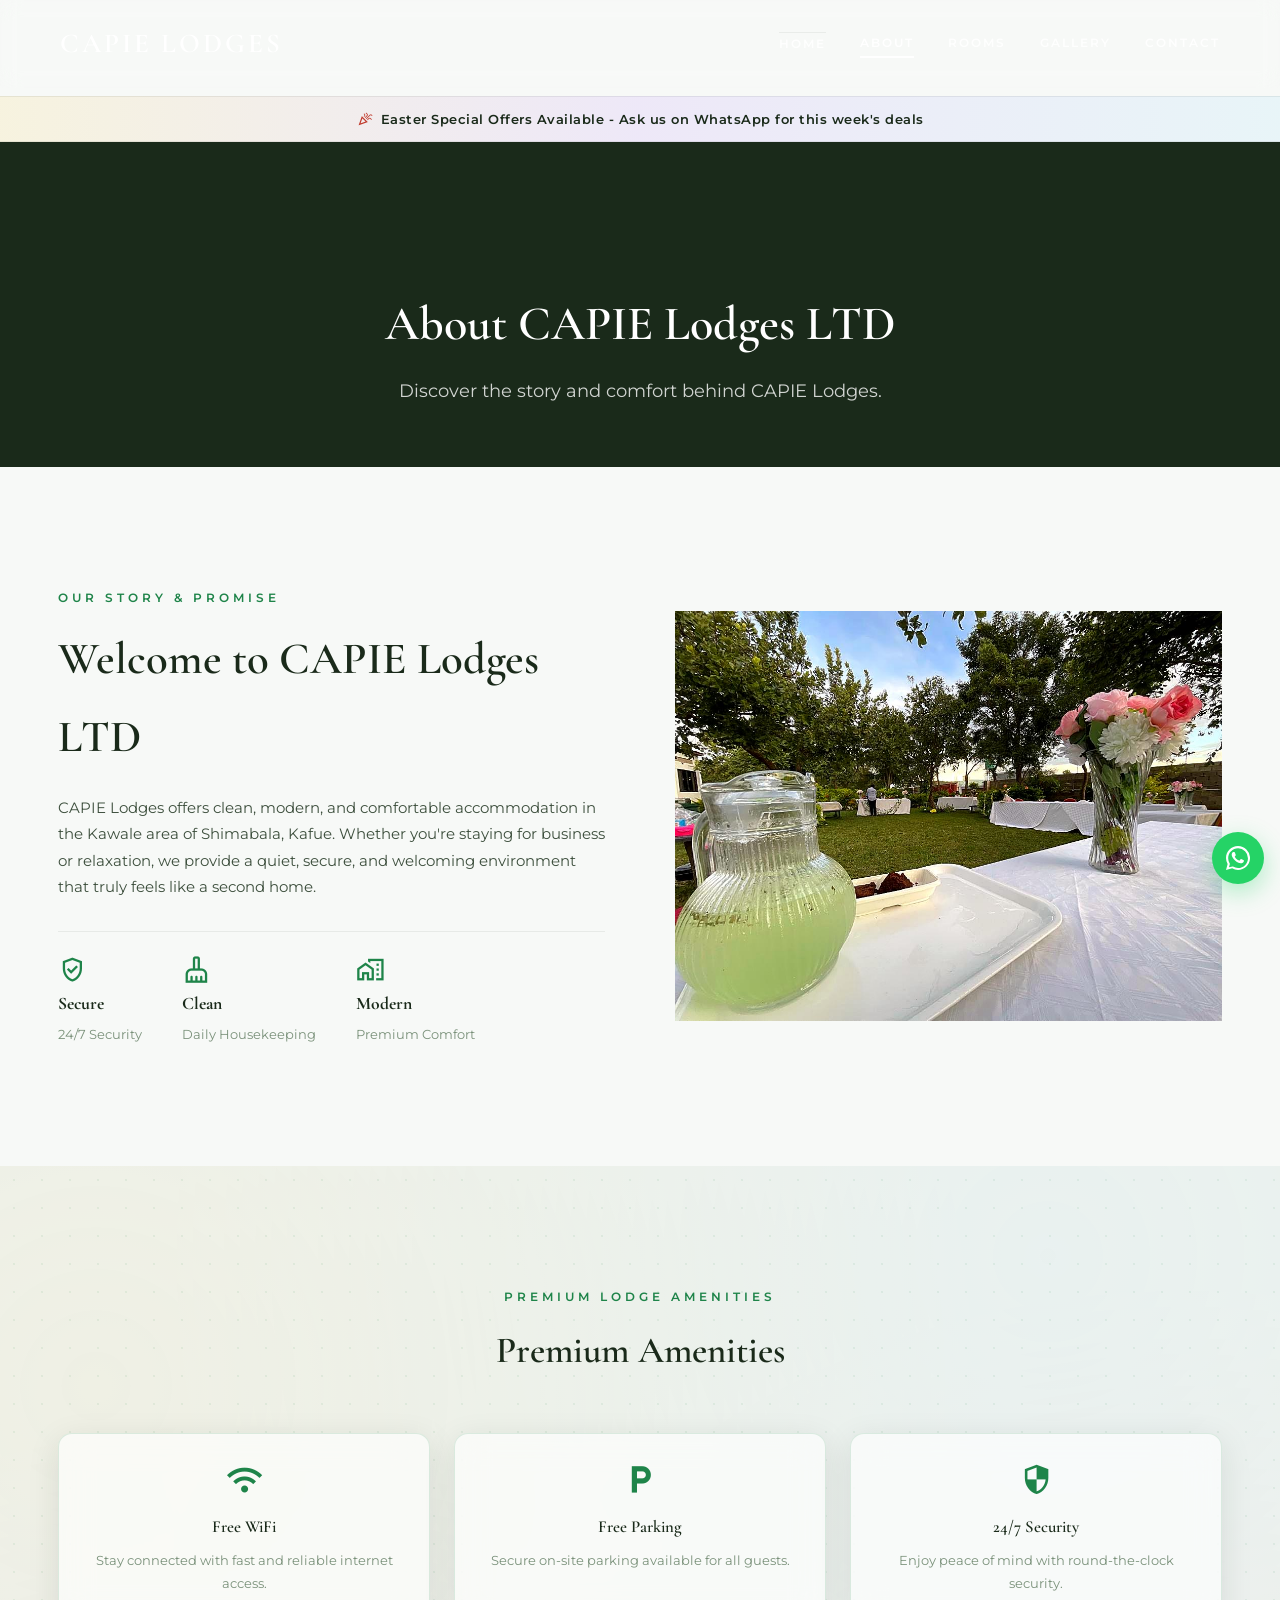
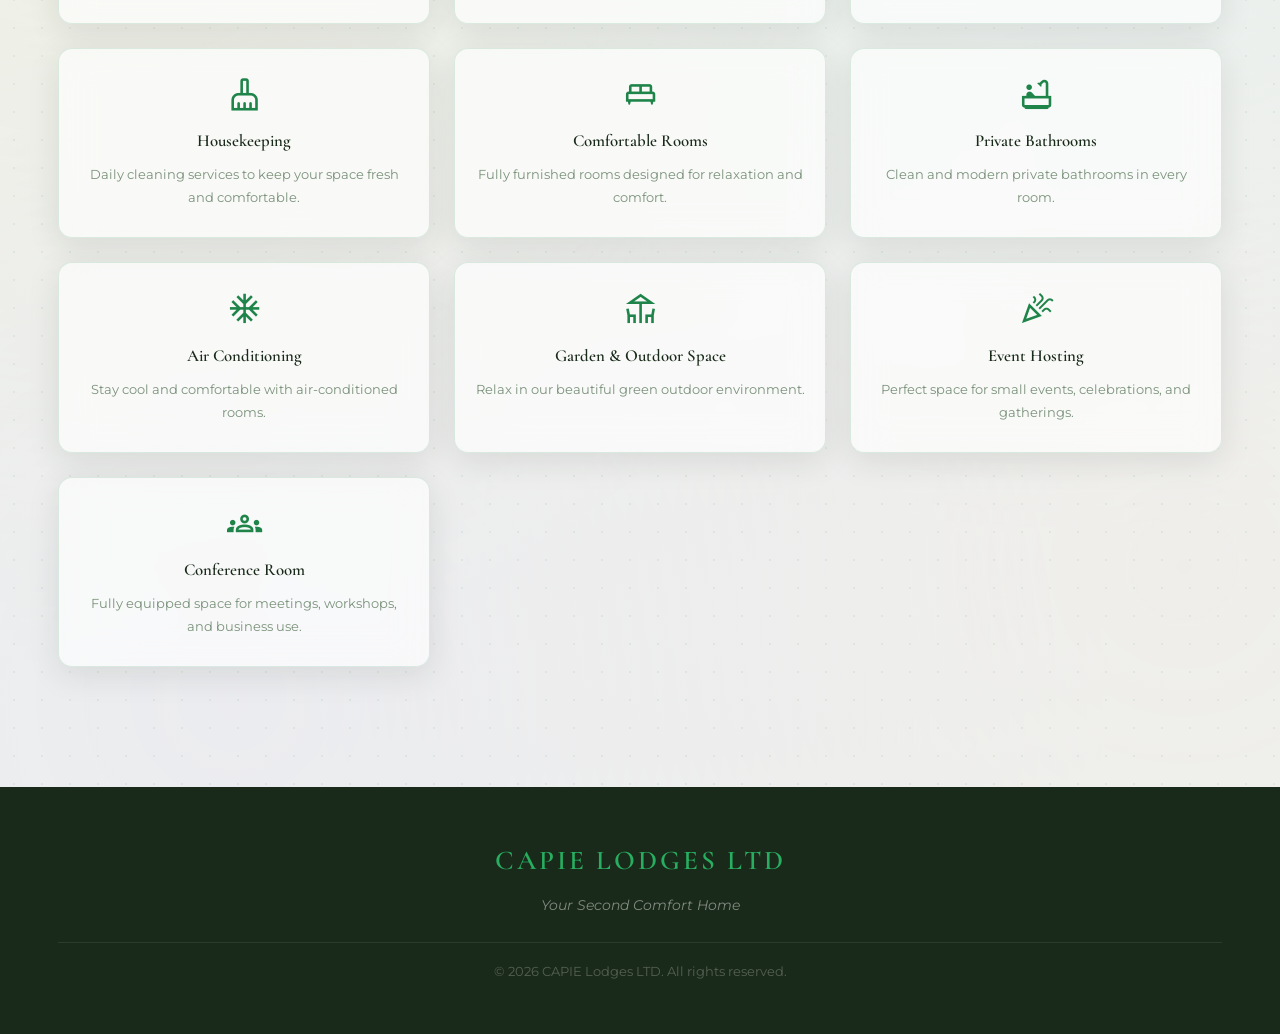
==== commit 699f6fca: "Add files via upload" ====
--- a/about.html
+++ b/about.html
@@ -11,6 +11,16 @@
     <meta property="og:description" content="About CAPIE Lodges LTD—secure, welcoming, and premium comfort in Kafue.">
     <meta property="og:type" content="website">
     <meta property="og:image" content="images/about.jpg">
+    <meta property="og:url" content="https://capielodges.com/about.html">
+    <meta name="twitter:title" content="About Us | CAPIE Lodges LTD">
+    <meta name="twitter:description" content="Learn about CAPIE Lodges LTD and our premium hospitality in Kafue.">
+    <meta name="twitter:image" content="images/about.jpg">
+    <link rel="canonical" href="https://capielodges.com/about.html">
+    <link rel="icon" type="image/x-icon" href="favicon.ico">
+    <link rel="icon" type="image/png" sizes="16x16" href="favicon-16x16.png">
+    <link rel="icon" type="image/png" sizes="32x32" href="favicon-32x32.png">
+    <link rel="apple-touch-icon" sizes="180x180" href="apple-touch-icon.png">
+    <link rel="manifest" href="site.webmanifest">
     <meta name="twitter:card" content="summary_large_image">
     <link rel="preconnect" href="https://fonts.googleapis.com">
     <link rel="preconnect" href="https://fonts.gstatic.com" crossorigin>
@@ -19,16 +29,18 @@
     <link rel="stylesheet" href="css/style.css">
 </head>
 <body>
+    <div class="scroll-progress" id="scroll-progress"></div>
+    <div class="page-loader" id="page-loader" aria-hidden="true"><div class="page-loader-spinner"></div></div>
     <div class="nav-overlay" id="nav-overlay"></div>
     <nav class="navbar">
         <div class="nav-container">
             <a href="index.html" class="logo">CAPIE LODGES</a>
-            <div class="menu-toggle" id="mobile-menu">
+            <button class="menu-toggle" id="mobile-menu" aria-label="Toggle navigation menu" type="button">
                 <span class="bar"></span>
                 <span class="bar"></span>
                 <span class="bar"></span>
-            </div>
-            <ul class="nav-links">
+            </button>
+            <ul class="nav-links" id="primary-navigation">
                 <li><a href="index.html">Home</a></li>
                 <li><a href="about.html" class="active">About</a></li>
                 <li><a href="rooms.html">Rooms</a></li>
@@ -183,6 +195,7 @@
             </div>
         </div>
     </footer>
+    <a class="whatsapp-float" href="https://wa.me/260979476307" target="_blank" rel="noopener noreferrer" aria-label="Chat with CAPIE Lodges on WhatsApp"><svg viewBox="0 0 16 16" aria-hidden="true" focusable="false"><path fill="currentColor" d="M13.601 2.326A7.854 7.854 0 0 0 8.008 0C3.58 0 0 3.58 0 8.008a7.93 7.93 0 0 0 1.084 3.98L0 16l4.12-1.084a7.93 7.93 0 0 0 3.888 1.04h.003c4.428 0 8.008-3.58 8.008-8.008a7.854 7.854 0 0 0-2.417-5.622zM8.01 14.658a6.61 6.61 0 0 1-3.357-.92l-.24-.144-2.443.643.652-2.38-.156-.244a6.56 6.56 0 0 1-1.007-3.505c0-3.633 2.957-6.59 6.59-6.59a6.56 6.56 0 0 1 4.66 1.93 6.57 6.57 0 0 1 1.93 4.66c-.001 3.633-2.958 6.59-6.59 6.59z"/><path fill="currentColor" d="M11.524 9.356c-.2-.1-1.187-.586-1.37-.653-.183-.067-.316-.1-.449.1-.133.2-.516.653-.633.786-.116.133-.233.15-.433.05-.2-.1-.846-.312-1.611-.995-.595-.53-.997-1.187-1.113-1.387-.116-.2-.012-.308.088-.408.09-.09.2-.233.3-.35.1-.117.133-.2.2-.333.067-.133.033-.25-.017-.35-.05-.1-.45-1.087-.617-1.49-.163-.392-.328-.339-.449-.345l-.383-.007a.73.73 0 0 0-.533.25c-.183.2-.7.683-.7 1.667 0 .983.717 1.933.817 2.066.1.133 1.41 2.156 3.416 3.022.477.206.849.33 1.14.423.479.152.916.13 1.261.08.385-.057 1.187-.483 1.354-.95.167-.466.167-.866.117-.95-.05-.083-.183-.133-.383-.233z"/></svg></a>
     <script src="js/script.js"></script>
 </body>
 </html>
--- a/css/style.css
+++ b/css/style.css
@@ -37,6 +37,7 @@
 
 *, *::before, *::after { margin: 0; padding: 0; box-sizing: border-box; }
 html { scroll-behavior: smooth; }
+html, body { max-width: 100%; }
 
 body {
     font-family: 'Montserrat', sans-serif;
@@ -210,6 +211,12 @@
 .btn { padding: 15px 32px; display: inline-block; transition: var(--transition); font-size: 0.82rem; font-weight: 600; letter-spacing: 1.5px; text-transform: uppercase; cursor: pointer; border: none; border-radius: var(--radius-sm); width: 100%; text-align: center; font-family: 'Montserrat', sans-serif; }
 .btn-primary { background: linear-gradient(135deg, var(--red) 0%, var(--red-bright) 100%); color: var(--white); box-shadow: 0 4px 18px rgba(176,58,46,0.28); }
 .btn-primary:hover { transform: translateY(-2px); box-shadow: 0 8px 28px rgba(176,58,46,0.40); }
+.btn-primary:focus-visible,
+.btn-outline:focus-visible,
+.btn-view-details:focus-visible {
+    outline: none;
+    box-shadow: 0 0 0 3px var(--green-glow), 0 8px 28px rgba(176,58,46,0.2);
+}
 .btn-outline { background: rgba(255,255,255,0.12); border: 1.5px solid rgba(255,255,255,0.70); color: var(--white); }
 .btn-outline:hover { background: var(--white); color: var(--green); border-color: var(--white); transform: translateY(-2px); }
 .w-100 { width: 100%; }
@@ -260,9 +267,99 @@
 .amenity-item p { font-size: 0.82rem; color: var(--text-muted); }
 
 /* GALLERY */
-.gallery-grid { display: grid; grid-template-columns: repeat(2, 1fr); gap: 12px; }
-.gallery-item { height: 200px; width: 100%; border-radius: var(--radius-sm); transition: var(--transition); border: 1px solid rgba(26,42,26,0.06); }
-.gallery-item:hover { transform: scale(0.97); border-color: rgba(30,132,73,0.20); }
+.gallery-grid {
+    columns: 1;
+    column-gap: 14px;
+}
+.gallery-tile {
+    position: relative;
+    margin: 0 0 14px;
+    width: 100%;
+    border: 1px solid rgba(26,42,26,0.08);
+    border-radius: var(--radius-sm);
+    overflow: hidden;
+    cursor: zoom-in;
+    background: #dde5dd;
+    break-inside: avoid;
+    transition: var(--transition);
+}
+.gallery-tile:hover {
+    transform: translateY(-3px);
+    box-shadow: var(--shadow-md);
+    border-color: rgba(30,132,73,0.25);
+}
+.gallery-tile img {
+    width: 100%;
+    height: auto;
+    object-fit: cover;
+    transform: scale(1);
+    transition: transform 0.45s ease, filter 0.45s ease;
+}
+.gallery-tile:hover img {
+    transform: scale(1.04);
+    filter: saturate(1.08) brightness(0.92);
+}
+.gallery-tile figcaption {
+    position: absolute;
+    left: 0;
+    right: 0;
+    bottom: 0;
+    background: linear-gradient(to top, rgba(10,20,10,0.75), rgba(10,20,10,0.02));
+    color: #fff;
+    padding: 18px 14px 10px;
+    font-size: 0.78rem;
+    letter-spacing: 1px;
+    text-transform: uppercase;
+    opacity: 0;
+    transform: translateY(6px);
+    transition: var(--transition);
+}
+.gallery-tile:hover figcaption {
+    opacity: 1;
+    transform: translateY(0);
+}
+
+.gallery-lightbox {
+    display: none;
+    position: fixed;
+    inset: 0;
+    z-index: 4000;
+    background: rgba(10,20,10,0.84);
+    justify-content: center;
+    align-items: center;
+    padding: 20px;
+}
+.gallery-lightbox-content {
+    width: min(100%, 1000px);
+    max-height: 92vh;
+    position: relative;
+}
+.gallery-lightbox img {
+    width: 100%;
+    max-height: 80vh;
+    object-fit: contain;
+    border-radius: var(--radius);
+}
+.gallery-lightbox-caption {
+    margin-top: 10px;
+    color: #fff;
+    text-align: center;
+    font-size: 0.88rem;
+}
+.gallery-lightbox-close {
+    position: absolute;
+    top: -12px;
+    right: -12px;
+    width: 36px;
+    height: 36px;
+    display: grid;
+    place-items: center;
+    border: 0;
+    border-radius: 999px;
+    color: #fff;
+    background: rgba(176,58,46,0.95);
+    cursor: pointer;
+}
 
 /* BOOKING & CONTACT */
 .booking-wrapper { padding: 36px 24px; border-radius: var(--radius); }
@@ -302,8 +399,7 @@
     .features-mini { flex-direction: row; gap: 40px; }
     .trust-features { flex-direction: row; gap: 30px; }
     .rooms-grid { grid-template-columns: repeat(2, 1fr); }
-    .gallery-grid { grid-template-columns: repeat(3, 1fr); gap: 16px; }
-    .gallery-item { height: 240px; }
+    .gallery-grid { columns: 2; column-gap: 16px; }
     .amenities-grid { grid-template-columns: repeat(3, 1fr); gap: 20px; }
     .booking-wrapper { padding: 50px; }
     .form-row { grid-template-columns: 1fr 1fr; }
@@ -327,8 +423,7 @@
     .about-grid { grid-template-columns: 1fr 1fr; gap: 70px; align-items: center; }
     .rooms-grid { grid-template-columns: repeat(3, 1fr); gap: 30px; }
     .amenities-grid { grid-template-columns: repeat(3, 1fr); gap: 24px; }
-    .gallery-grid { grid-template-columns: repeat(3, 1fr); gap: 20px; }
-    .gallery-item { height: 280px; }
+    .gallery-grid { columns: 3; column-gap: 20px; }
     .booking-wrapper { display: grid; grid-template-columns: 1fr 1fr; gap: 60px; align-items: start; padding: 60px; }
     .booking-form { margin-top: 0; }
     .contact-grid { grid-template-columns: 1fr 1.5fr; gap: 40px; }
@@ -341,6 +436,12 @@
     height: 280px;
     object-fit: cover;
     border-radius: 14px 14px 0 0;
+}
+
+/* Hard guarantee: never show hidden modal media */
+.modal-img[hidden],
+.modal-img-fallback[hidden] {
+    display: none !important;
 }
 
 /* Room images */
@@ -467,4 +568,87 @@
     border-radius: var(--radius);
 }
 
-/* EASTER THEME is applied site-wide via the removable body background block above. */+/* EASTER THEME is applied site-wide via the removable body background block above. */
+.scroll-progress {
+    position: fixed;
+    top: 0;
+    left: 0;
+    width: 0;
+    height: 3px;
+    z-index: 5000;
+    background: linear-gradient(90deg, var(--red), var(--red-bright));
+}
+
+.page-loader {
+    position: fixed;
+    inset: 0;
+    z-index: 6000;
+    background: var(--light-bg);
+    display: grid;
+    place-items: center;
+    transition: opacity 0.35s ease, visibility 0.35s ease;
+}
+.page-loader.hidden {
+    opacity: 0;
+    visibility: hidden;
+}
+.page-loader-spinner {
+    width: 42px;
+    height: 42px;
+    border-radius: 50%;
+    border: 4px solid rgba(30,132,73,0.18);
+    border-top-color: var(--green);
+    animation: spin 0.8s linear infinite;
+}
+@keyframes spin {
+    to { transform: rotate(360deg); }
+}
+
+.whatsapp-float {
+    position: fixed;
+    right: 16px;
+    bottom: 16px;
+    z-index: 4500;
+    width: 52px;
+    height: 52px;
+    border-radius: 50%;
+    display: grid;
+    place-items: center;
+    background: #25d366;
+    color: #fff;
+    box-shadow: 0 8px 24px rgba(37,211,102,0.35);
+    transition: var(--transition);
+}
+.whatsapp-float:hover {
+    transform: translateY(-2px) scale(1.04);
+}
+.whatsapp-float svg {
+    width: 24px;
+    height: 24px;
+}
+
+@media (max-width: 420px) {
+    .modal {
+        padding: 10px;
+    }
+    .modal-content {
+        max-height: 94vh;
+    }
+    .modal-info {
+        padding: 20px 16px;
+    }
+    .modal-img,
+    .modal-img-fallback {
+        height: 220px;
+    }
+}
+
+@media (min-width: 1440px) {
+    .container {
+        max-width: 1320px;
+    }
+    .rooms-grid {
+        grid-template-columns: repeat(3, 1fr);
+        gap: 36px;
+    }
+}
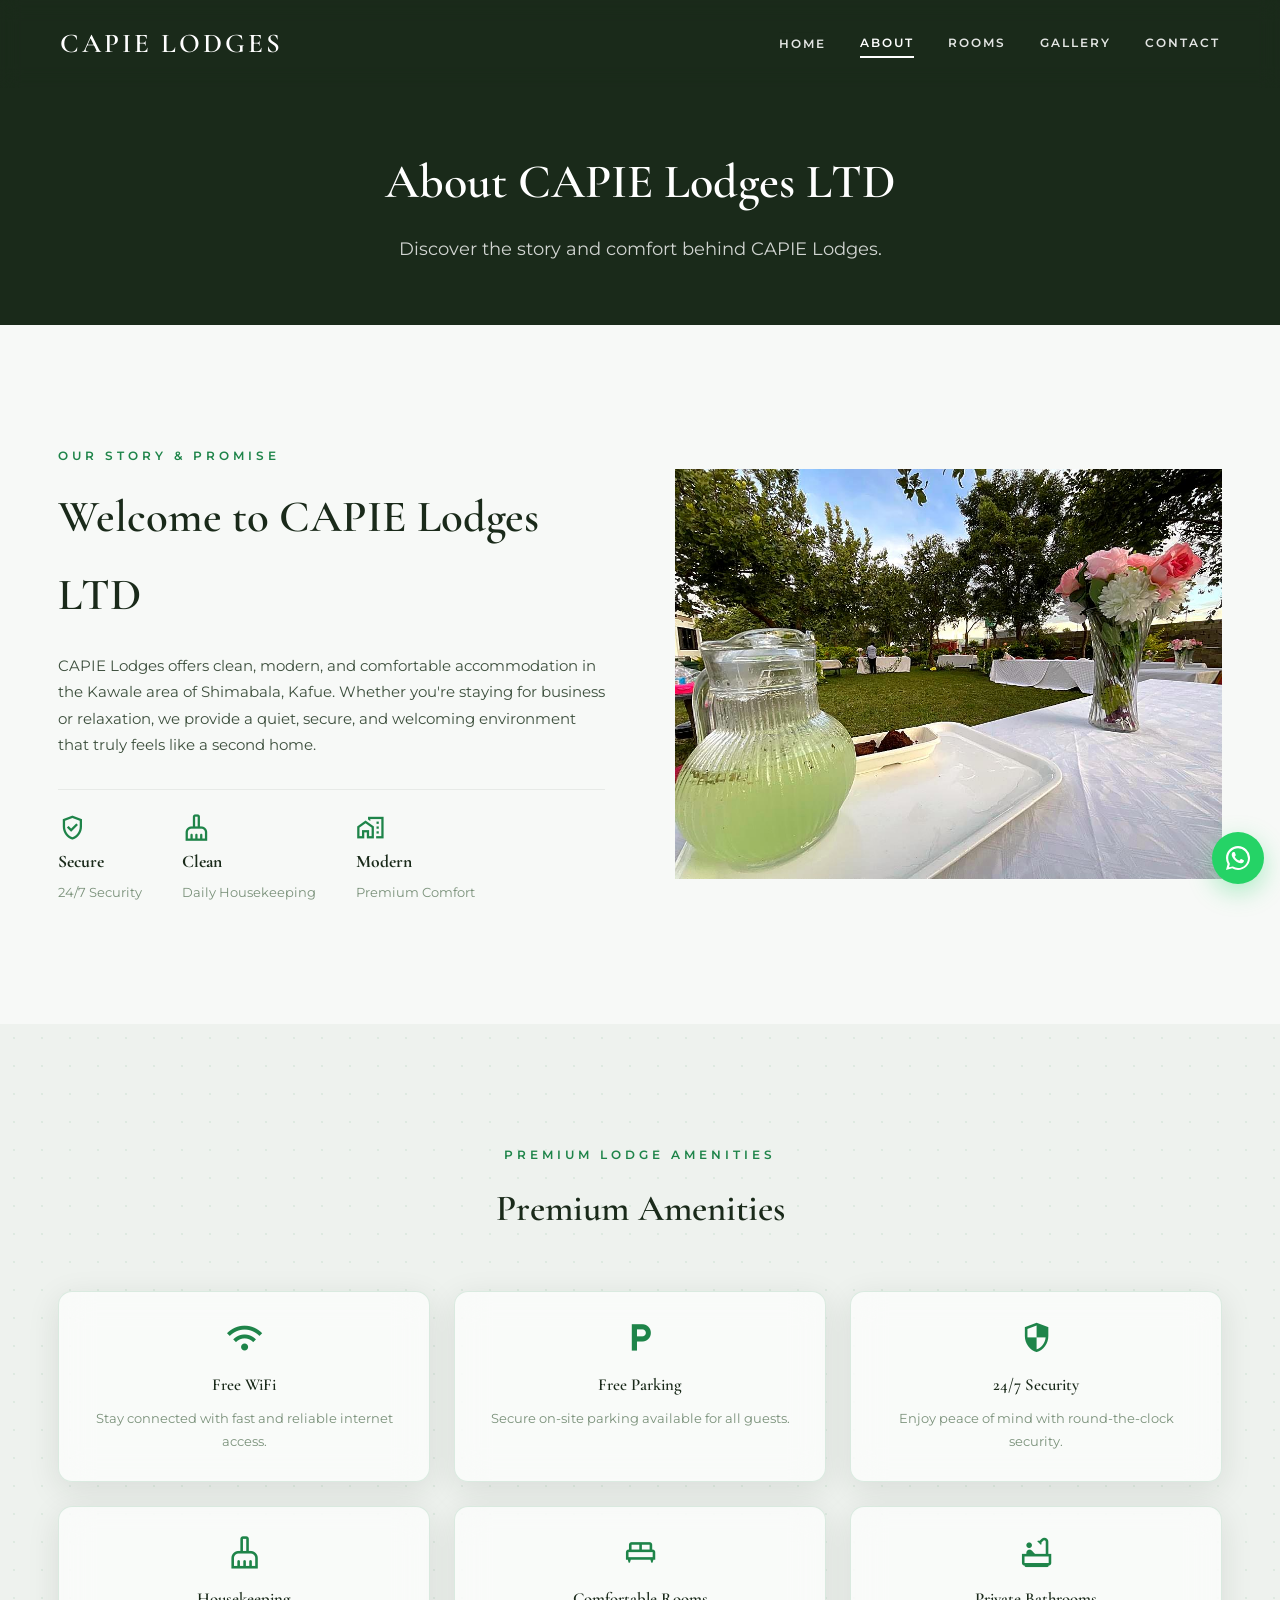
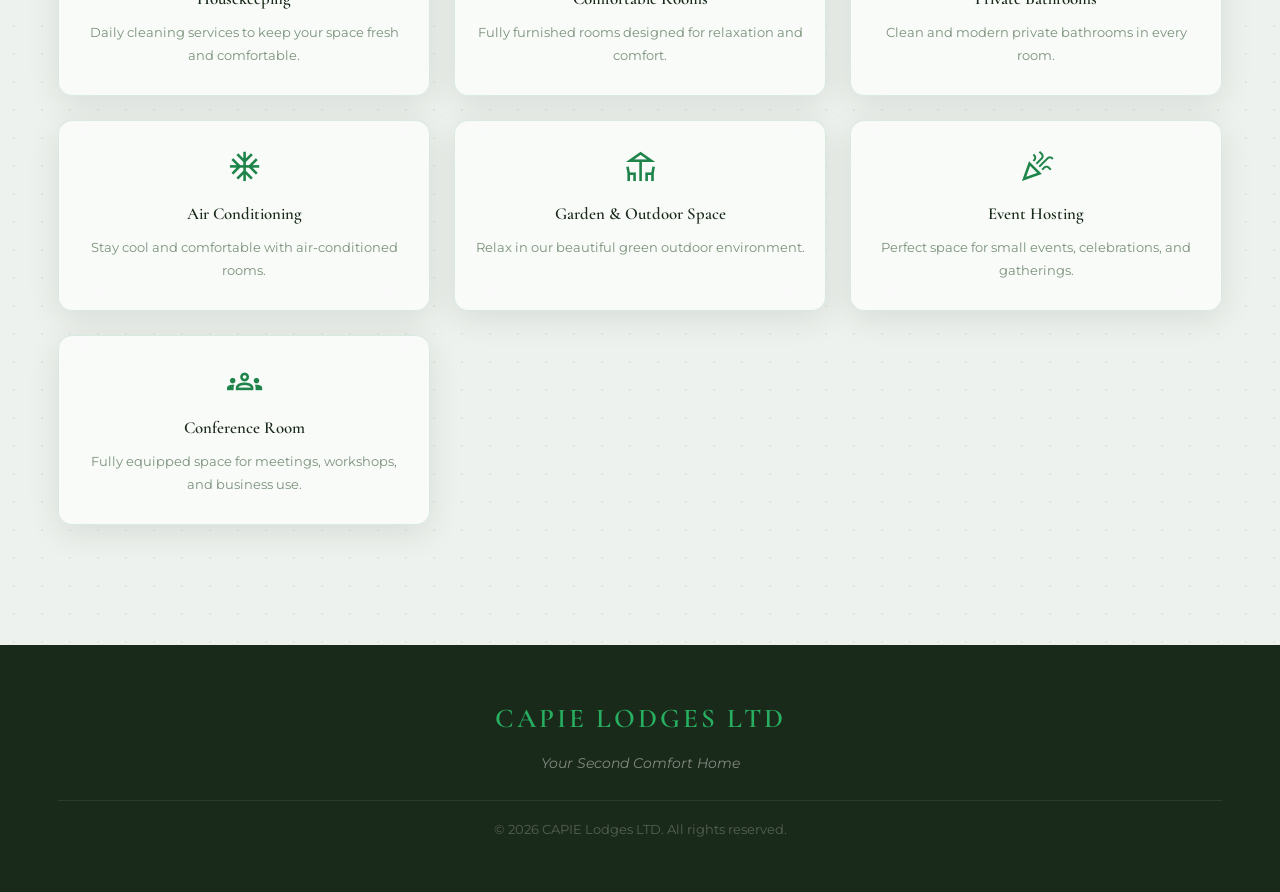
==== commit 3f048209: "Add files via upload" ====
--- a/about.html
+++ b/about.html
@@ -49,12 +49,6 @@
             </ul>
         </div>
     </nav>
-    <section class="promo-banner" aria-label="Seasonal special offer">
-        <div class="container promo-banner-content">
-            <span class="material-symbols-outlined" aria-hidden="true">celebration</span>
-            Easter Special Offers Available - Ask us on WhatsApp for this week's deals
-        </div>
-    </section>
 
     <header class="page-header">
         <div class="container">
--- a/css/style.css
+++ b/css/style.css
@@ -61,29 +61,6 @@
     background-size: 28px 28px;
 }
 
-/* EASTER THEME START (removable) */
-.pattern-bg {
-    position: relative;
-    overflow: hidden;
-}
-.pattern-bg::before {
-    content: "";
-    position: absolute;
-    inset: -40px;
-    background-image:
-        radial-gradient(circle at 10% 20%, rgba(247,215,116,0.25), transparent 55%),
-        radial-gradient(circle at 80% 10%, rgba(167,226,255,0.22), transparent 55%),
-        radial-gradient(circle at 20% 90%, rgba(198,156,255,0.22), transparent 55%),
-        radial-gradient(circle at 90% 80%, rgba(255,182,193,0.22), transparent 55%);
-    opacity: 0.32;
-    pointer-events: none;
-    z-index: 0;
-}
-.pattern-bg > * {
-    position: relative;
-    z-index: 1;
-}
-/* /EASTER THEME END */
 
 .subtitle {
     display: block; text-transform: uppercase; letter-spacing: 4px;
@@ -158,30 +135,6 @@
 
 .nav-overlay { display: none; position: fixed; inset: 0; background: rgba(26,42,26,0.25); z-index: 1000; backdrop-filter: blur(2px); }
 .nav-overlay.active { display: block; }
-
-/* SEASONAL PROMO BANNER (EASTER) - remove this block later if not needed */
-.promo-banner {
-    margin-top: 84px;
-    background: linear-gradient(90deg, rgba(247,215,116,0.18), rgba(198,156,255,0.18), rgba(167,226,255,0.18));
-    border-top: 1px solid rgba(26,42,26,0.08);
-    border-bottom: 1px solid rgba(26,42,26,0.08);
-}
-.promo-banner-content {
-    min-height: 44px;
-    display: flex;
-    align-items: center;
-    justify-content: center;
-    gap: 8px;
-    text-align: center;
-    color: var(--primary);
-    font-weight: 600;
-    font-size: 0.82rem;
-    letter-spacing: 0.5px;
-}
-.promo-banner .material-symbols-outlined {
-    color: var(--red-bright);
-    font-size: 1rem;
-}
 
 /* HERO */
 .hero { 
@@ -375,6 +328,12 @@
 .contact-grid { display: grid; grid-template-columns: 1fr; gap: 28px; }
 .contact-details { padding: 36px 28px; }
 .contact-line { display: flex; align-items: center; gap: 12px; margin-bottom: 14px; font-size: 0.95rem; font-weight: 500; }
+.contact-line-group { align-items: flex-start; }
+.phone-list { display: flex; flex-direction: column; gap: 6px; }
+.phone-item { margin: 0; line-height: 1.5; }
+.phone-label { color: var(--text-muted); font-weight: 600; margin-right: 6px; }
+.phone-item a { color: var(--primary); font-weight: 600; }
+.phone-item a:hover { color: var(--green); }
 .social-links { display: flex; gap: 12px; margin-top: 28px; flex-wrap: wrap; }
 .social-links > span { padding: 8px 22px; border: 1.5px solid rgba(26,42,26,0.15); border-radius: 50px; font-size: 0.78rem; font-weight: 600; letter-spacing: 1px; cursor: pointer; text-transform: uppercase; }
 .map-container { padding: 10px; height: 320px; overflow: hidden; border-radius: var(--radius); }
@@ -428,7 +387,6 @@
     .booking-form { margin-top: 0; }
     .contact-grid { grid-template-columns: 1fr 1.5fr; gap: 40px; }
     .navbar { background: transparent; }
-    .promo-banner { margin-top: 96px; }
 }
 
 .modal-img {
@@ -568,7 +526,7 @@
     border-radius: var(--radius);
 }
 
-/* EASTER THEME is applied site-wide via the removable body background block above. */
+
 .scroll-progress {
     position: fixed;
     top: 0;
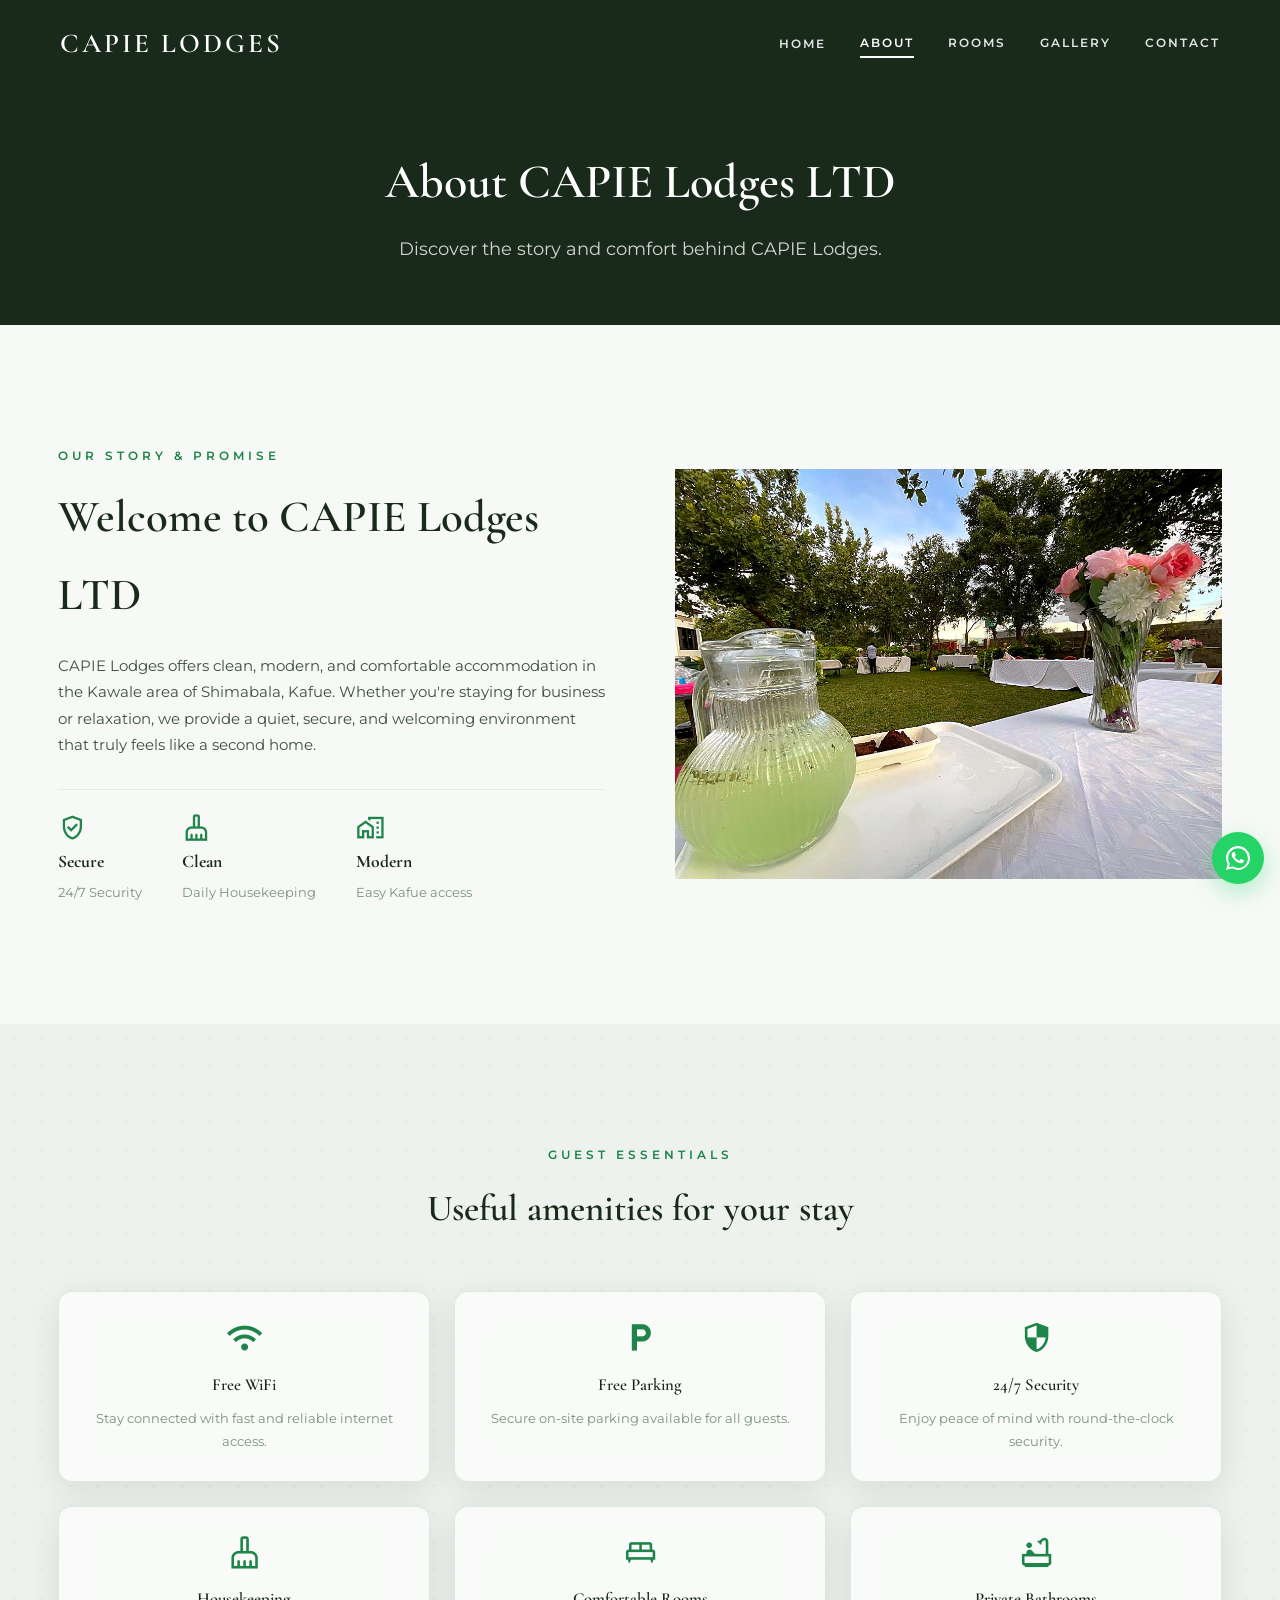
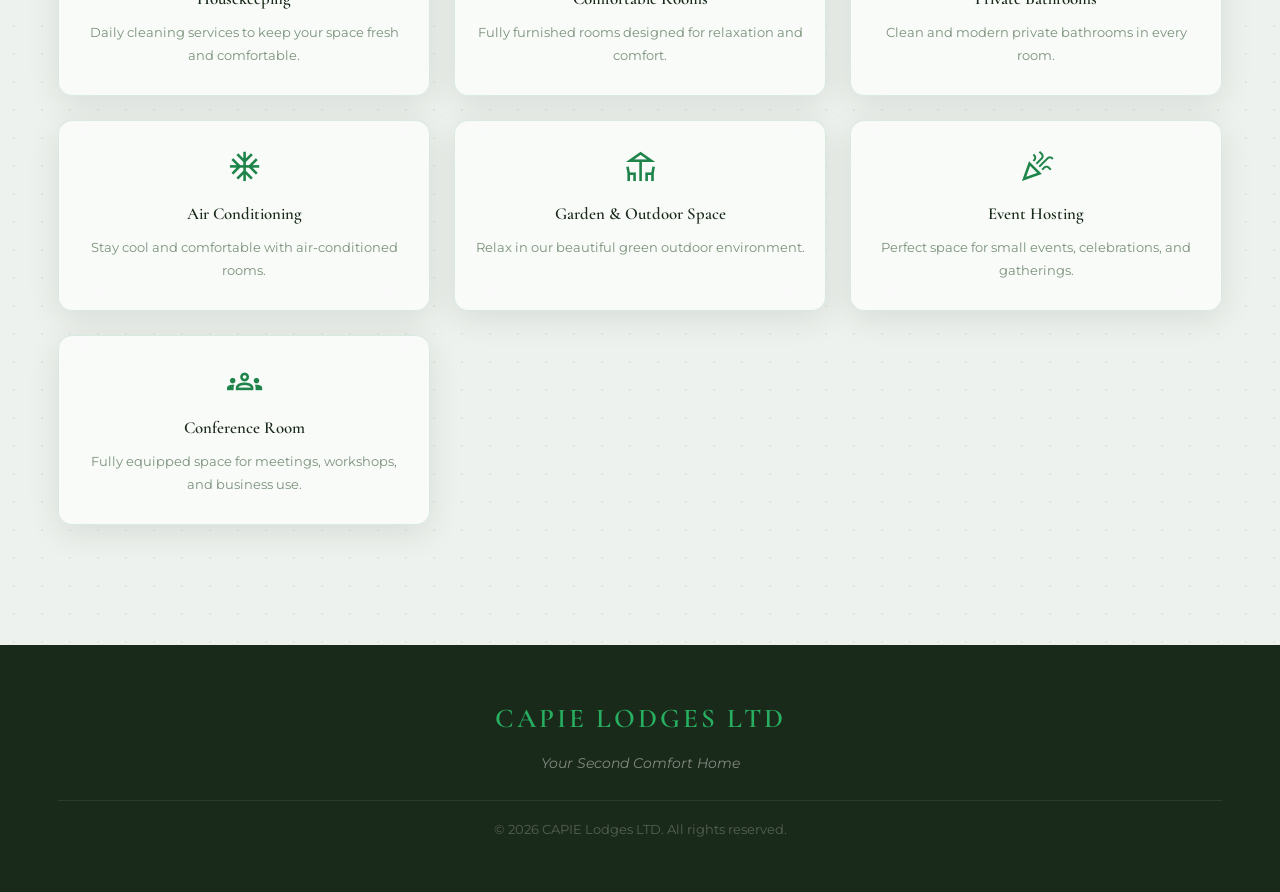
==== commit 2eb4cd9d: "Add files via upload" ====
--- a/about.html
+++ b/about.html
@@ -8,12 +8,12 @@
     <meta name="keywords" content="Capie Lodges, CAPIE Lodges LTD, about, lodges in Kafue, Shimabala accommodation, Kawale Area, secure accommodation, WhatsApp booking">
     <meta name="robots" content="index,follow">
     <meta property="og:title" content="About Us | CAPIE Lodges LTD">
-    <meta property="og:description" content="About CAPIE Lodges LTD—secure, welcoming, and premium comfort in Kafue.">
+    <meta property="og:description" content="About CAPIE Lodges LTD: secure, quiet accommodation in Kafue.">
     <meta property="og:type" content="website">
     <meta property="og:image" content="images/about.jpg">
     <meta property="og:url" content="https://capielodges.com/about.html">
     <meta name="twitter:title" content="About Us | CAPIE Lodges LTD">
-    <meta name="twitter:description" content="Learn about CAPIE Lodges LTD and our premium hospitality in Kafue.">
+    <meta name="twitter:description" content="Learn about CAPIE Lodges LTD and our accommodation in Kafue.">
     <meta name="twitter:image" content="images/about.jpg">
     <link rel="canonical" href="https://capielodges.com/about.html">
     <link rel="icon" type="image/x-icon" href="favicon.ico">
@@ -82,7 +82,7 @@
                         <div class="f-item">
                             <span class="material-symbols-outlined">home_work</span>
                             <strong>Modern</strong>
-                            <span>Premium Comfort</span>
+                            <span>Easy Kafue access</span>
                         </div>
                     </div>
                 </div>
@@ -96,8 +96,8 @@
     <section class="amenities section-padding pattern-bg">
     <div class="container">
         <div class="section-header">
-            <span class="subtitle">Premium Lodge Amenities</span>
-            <h2>Premium Amenities</h2>
+            <span class="subtitle">Guest Essentials</span>
+            <h2>Useful amenities for your stay</h2>
         </div>
 
         <div class="amenities-grid">
@@ -192,4 +192,4 @@
     <a class="whatsapp-float" href="https://wa.me/260979476307" target="_blank" rel="noopener noreferrer" aria-label="Chat with CAPIE Lodges on WhatsApp"><svg viewBox="0 0 16 16" aria-hidden="true" focusable="false"><path fill="currentColor" d="M13.601 2.326A7.854 7.854 0 0 0 8.008 0C3.58 0 0 3.58 0 8.008a7.93 7.93 0 0 0 1.084 3.98L0 16l4.12-1.084a7.93 7.93 0 0 0 3.888 1.04h.003c4.428 0 8.008-3.58 8.008-8.008a7.854 7.854 0 0 0-2.417-5.622zM8.01 14.658a6.61 6.61 0 0 1-3.357-.92l-.24-.144-2.443.643.652-2.38-.156-.244a6.56 6.56 0 0 1-1.007-3.505c0-3.633 2.957-6.59 6.59-6.59a6.56 6.56 0 0 1 4.66 1.93 6.57 6.57 0 0 1 1.93 4.66c-.001 3.633-2.958 6.59-6.59 6.59z"/><path fill="currentColor" d="M11.524 9.356c-.2-.1-1.187-.586-1.37-.653-.183-.067-.316-.1-.449.1-.133.2-.516.653-.633.786-.116.133-.233.15-.433.05-.2-.1-.846-.312-1.611-.995-.595-.53-.997-1.187-1.113-1.387-.116-.2-.012-.308.088-.408.09-.09.2-.233.3-.35.1-.117.133-.2.2-.333.067-.133.033-.25-.017-.35-.05-.1-.45-1.087-.617-1.49-.163-.392-.328-.339-.449-.345l-.383-.007a.73.73 0 0 0-.533.25c-.183.2-.7.683-.7 1.667 0 .983.717 1.933.817 2.066.1.133 1.41 2.156 3.416 3.022.477.206.849.33 1.14.423.479.152.916.13 1.261.08.385-.057 1.187-.483 1.354-.95.167-.466.167-.866.117-.95-.05-.083-.183-.133-.383-.233z"/></svg></a>
     <script src="js/script.js"></script>
 </body>
-</html>+</html>
--- a/css/style.css
+++ b/css/style.css
@@ -36,7 +36,7 @@
 }
 
 *, *::before, *::after { margin: 0; padding: 0; box-sizing: border-box; }
-html { scroll-behavior: smooth; }
+html { scroll-behavior: smooth; overflow-x: hidden; }
 html, body { max-width: 100%; }
 
 body {
@@ -210,7 +210,7 @@
 .modal-info h4 { color: var(--text-muted); margin-bottom: 12px; font-family: 'Montserrat', sans-serif; font-size: 0.75rem; letter-spacing: 2px; text-transform: uppercase; }
 .modal-features-list { list-style: none; margin-bottom: 28px; display: grid; grid-template-columns: 1fr; gap: 10px; }
 .modal-features-list li { position: relative; padding-left: 22px; font-size: 0.88rem; color: var(--text); }
-.modal-features-list li::before { content: "✓"; position: absolute; left: 0; color: var(--green); font-weight: 700; }
+.modal-features-list li::before { content: "\2713"; position: absolute; left: 0; color: var(--green); font-weight: 700; }
 
 /* AMENITIES */
 .amenities-grid { display: grid; grid-template-columns: 1fr 1fr; gap: 16px; }
@@ -336,8 +336,18 @@
 .phone-item a:hover { color: var(--green); }
 .social-links { display: flex; gap: 12px; margin-top: 28px; flex-wrap: wrap; }
 .social-links > span { padding: 8px 22px; border: 1.5px solid rgba(26,42,26,0.15); border-radius: 50px; font-size: 0.78rem; font-weight: 600; letter-spacing: 1px; cursor: pointer; text-transform: uppercase; }
-.map-container { padding: 10px; height: 320px; overflow: hidden; border-radius: var(--radius); }
-
+.map-container { padding: 10px; height: 320px; overflow: hidden; border-radius: var(--radius); }    .map-container iframe,
+    .map-container embed,
+    .map-container object {
+        width: 100%;
+        max-width: 100%;
+        min-width: 0;
+        height: 100%;
+    }
+    .map-container iframe {
+        aspect-ratio: 4 / 3;
+        min-height: 240px;
+    }
 /* FOOTER */
 footer { padding: 50px 0; background: var(--primary); text-align: center; }
 .footer-logo { color: var(--green-light); display: block; margin-bottom: 8px; font-size: 1.5rem; letter-spacing: 3px; }
@@ -609,4 +619,268 @@
         grid-template-columns: repeat(3, 1fr);
         gap: 36px;
     }
-}+}
+
+/* Refinement pass without changing the CAPIE visual identity */
+.hero {
+    min-height: 720px;
+    height: auto;
+    padding: 120px 0 60px;
+}
+.hero-overlay {
+    background: linear-gradient(155deg, rgba(6,12,6,0.88) 0%, rgba(10,24,10,0.68) 48%, rgba(6,12,6,0.9) 100%);
+}
+.hero-content {
+    max-width: 980px;
+}
+.hero-kicker {
+    display: inline-block;
+    color: var(--gold);
+    text-transform: uppercase;
+    letter-spacing: 4px;
+    font-size: 0.76rem;
+    font-weight: 600;
+    margin-bottom: 18px;
+}
+.hero h1 {
+    font-size: clamp(2.55rem, 7vw, 5rem);
+    line-height: 0.98;
+    margin: 0 auto 20px;
+    max-width: 860px;
+}
+.hero p {
+    font-size: clamp(0.98rem, 2vw, 1.18rem);
+    margin: 0 auto 26px;
+    font-weight: 400;
+    color: rgba(255,255,255,0.88);
+    max-width: 620px;
+}
+.hero-contact-panel {
+    width: min(100%, 960px);
+    margin: 28px auto 28px;
+    padding: 14px;
+    display: grid;
+    grid-template-columns: 1fr;
+    gap: 8px;
+    background: rgba(255,255,255,0.12);
+    border: 1px solid rgba(255,255,255,0.22);
+    border-radius: var(--radius);
+    backdrop-filter: blur(12px);
+    box-shadow: 0 18px 50px rgba(0,0,0,0.18);
+}
+.hero-contact-panel a,
+.hero-contact-panel span {
+    color: var(--white);
+    display: flex;
+    align-items: center;
+    justify-content: center;
+    gap: 8px;
+    min-width: 0;
+    padding: 10px 12px;
+    border-radius: var(--radius-sm);
+    background: rgba(255,255,255,0.08);
+    font-size: 0.82rem;
+    line-height: 1.35;
+}
+.hero-contact-panel .material-symbols-outlined {
+    color: var(--gold);
+    font-size: 1.1rem;
+    flex: 0 0 auto;
+}
+.hero-contact-panel strong {
+    color: rgba(255,255,255,0.72);
+    font-size: 0.68rem;
+    letter-spacing: 1.2px;
+    text-transform: uppercase;
+}
+.room-page-intro p {
+    max-width: 700px;
+    margin: 10px auto 0;
+    color: var(--text-muted);
+}
+.refined-rooms-grid .room-card {
+    border-color: rgba(26,42,26,0.08);
+}
+.refined-rooms-grid .room-card:hover {
+    transform: translateY(-5px);
+}
+.room-heading-row {
+    display: flex;
+    justify-content: space-between;
+    align-items: flex-start;
+    gap: 14px;
+    margin-bottom: 10px;
+}
+.room-heading-row h3,
+.room-heading-row .price {
+    margin-bottom: 0;
+}
+.occupancy {
+    display: flex;
+    align-items: center;
+    gap: 7px;
+    color: var(--primary);
+    font-size: 0.82rem;
+    font-weight: 600;
+    margin-bottom: 14px;
+}
+.occupancy .material-symbols-outlined {
+    color: var(--green);
+    font-size: 1.1rem;
+}
+.room-amenities {
+    list-style: none;
+    display: flex;
+    gap: 8px;
+    flex-wrap: wrap;
+    margin-bottom: 16px;
+}
+.room-amenities li {
+    display: inline-flex;
+    align-items: center;
+    gap: 5px;
+    padding: 7px 10px;
+    border: 1px solid rgba(30,132,73,0.13);
+    border-radius: 999px;
+    background: rgba(30,132,73,0.05);
+    color: var(--text);
+    font-size: 0.72rem;
+    font-weight: 600;
+}
+.room-amenities .material-symbols-outlined {
+    font-size: 1rem;
+    color: var(--green);
+}
+.room-actions {
+    display: grid;
+    grid-template-columns: 1fr;
+    gap: 10px;
+    margin-top: 18px;
+}
+.btn-book-room {
+    width: 100%;
+    padding: 12px 20px;
+}
+.modal-features-list li::before {
+    content: "\2713";
+}
+.split-intro {
+    display: grid;
+    grid-template-columns: 1fr;
+    gap: 18px;
+    align-items: end;
+    margin-bottom: 30px;
+}
+.split-intro h2 {
+    font-size: clamp(2rem, 4vw, 3rem);
+    line-height: 1.05;
+    max-width: 720px;
+}
+.split-intro p {
+    color: var(--text-muted);
+    max-width: 470px;
+}
+.home-room-strip {
+    display: grid;
+    grid-template-columns: 1fr;
+    gap: 14px;
+}
+.home-room-strip img {
+    width: 100%;
+    height: 260px;
+    object-fit: cover;
+    border-radius: var(--radius);
+    border: 1px solid rgba(26,42,26,0.08);
+    box-shadow: var(--shadow-sm);
+}
+.home-room-strip img:nth-child(2) {
+    height: 310px;
+}
+.testimonial-grid {
+    display: grid;
+    grid-template-columns: 1fr;
+    gap: 18px;
+}
+.testimonial-card {
+    padding: 28px;
+}
+.testimonial-card p {
+    color: var(--text);
+    font-size: 0.95rem;
+    margin-bottom: 18px;
+}
+.testimonial-card strong {
+    color: var(--green);
+    font-size: 0.78rem;
+    letter-spacing: 1.3px;
+    text-transform: uppercase;
+}
+.page-loader {
+    transition: opacity 0.2s ease, visibility 0.2s ease;
+}
+.page-loader-spinner {
+    width: 34px;
+    height: 34px;
+    animation-duration: 1s;
+}
+
+@media (min-width: 768px) {
+    .hero-contact-panel {
+        grid-template-columns: repeat(2, minmax(0, 1fr));
+    }
+    .room-actions {
+        grid-template-columns: 0.85fr 1.15fr;
+    }
+    .split-intro {
+        grid-template-columns: 1.3fr 0.7fr;
+    }
+    .home-room-strip {
+        grid-template-columns: 0.9fr 1.2fr 0.9fr;
+        align-items: center;
+    }
+    .home-room-strip img:first-child,
+    .home-room-strip img:last-child {
+        height: 250px;
+    }
+    .home-room-strip img:nth-child(2) {
+        height: 340px;
+    }
+    .testimonial-grid {
+        grid-template-columns: repeat(3, 1fr);
+    }
+}
+
+@media (min-width: 1024px) {
+    .hero-contact-panel {
+        grid-template-columns: repeat(4, minmax(0, 1fr));
+    }
+    .room-card-wide {
+        grid-column: span 2;
+        display: grid;
+        grid-template-columns: 0.9fr 1.1fr;
+    }
+    .room-card-wide .room-img img {
+        height: 100%;
+        min-height: 360px;
+    }
+}
+
+@media (max-width: 560px) {
+    .hero {
+        min-height: 760px;
+        padding-top: 110px;
+    }
+    .hero h1 {
+        line-height: 1.04;
+    }
+    .hero-contact-panel a,
+    .hero-contact-panel span {
+        justify-content: flex-start;
+    }
+    .amenities-grid.trust-grid {
+        grid-template-columns: 1fr;
+    }
+    .room-heading-row {
+        display: block;
+    }
+}
